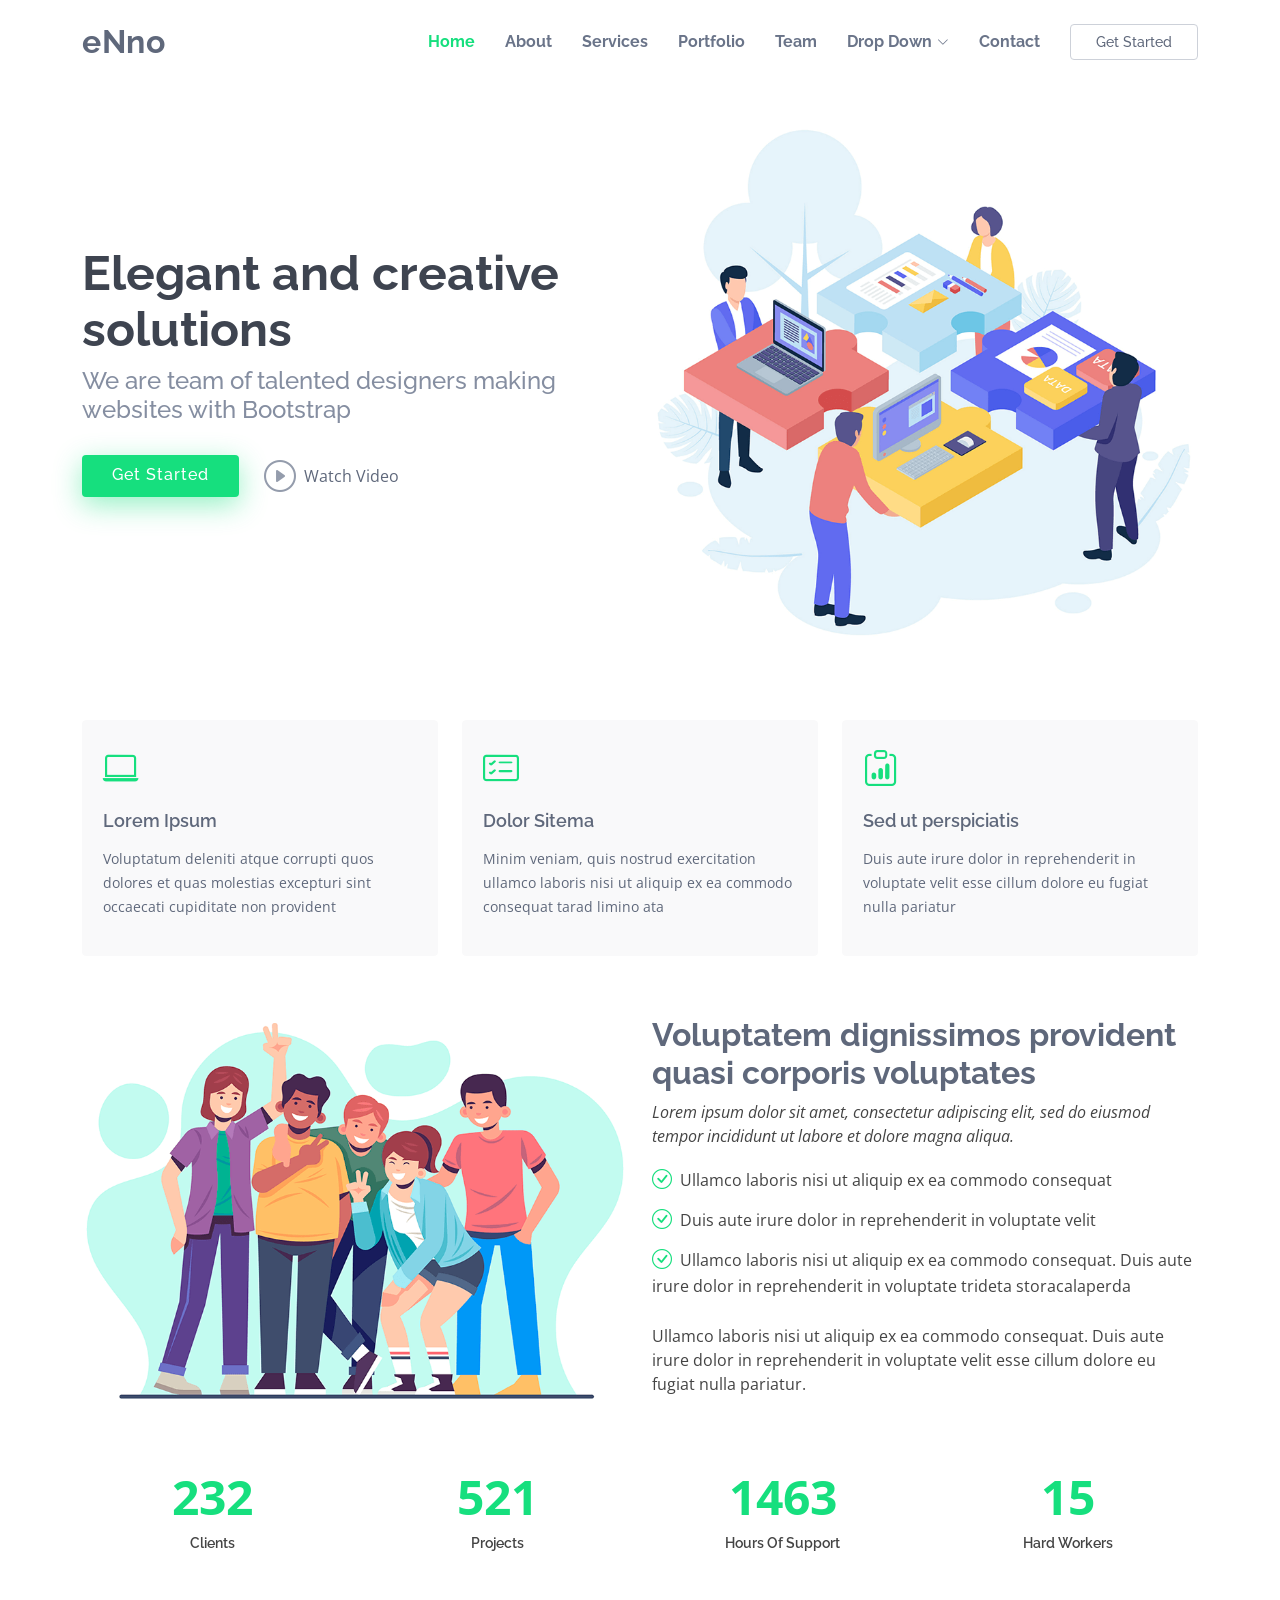
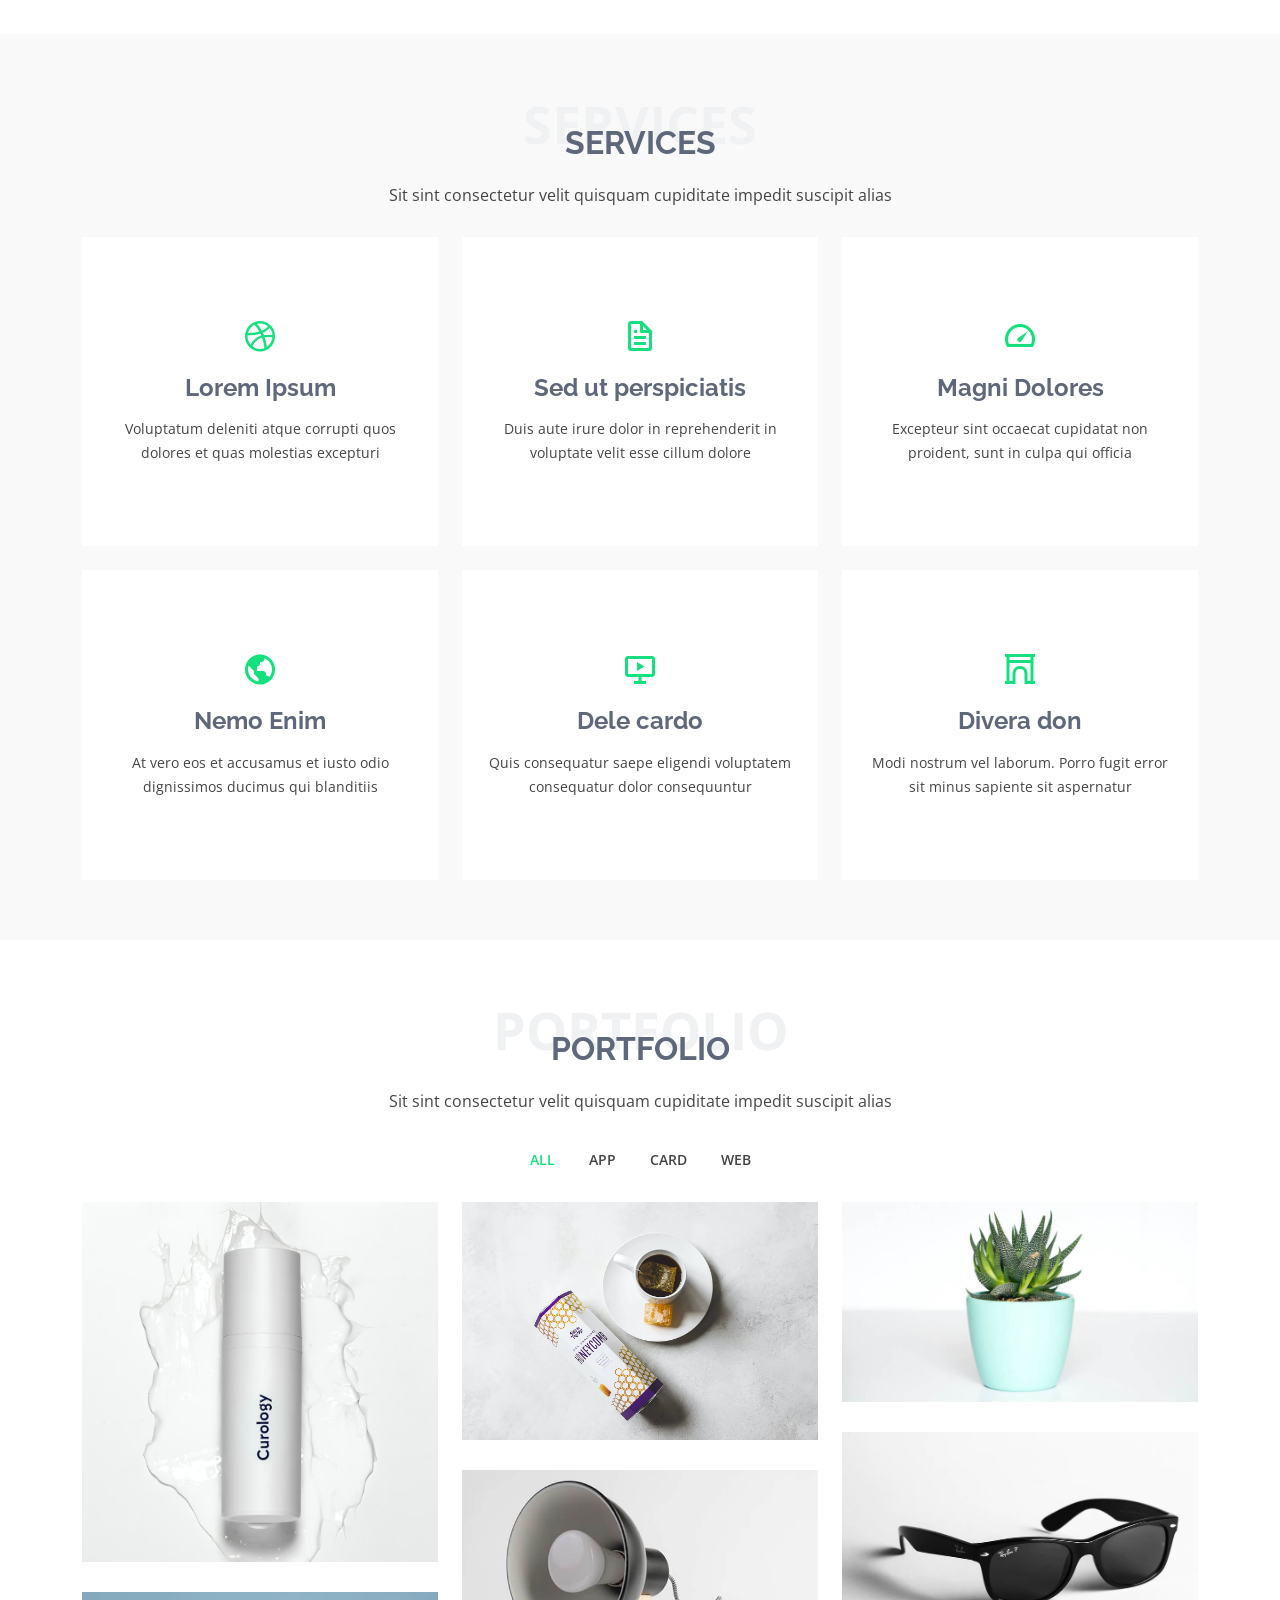
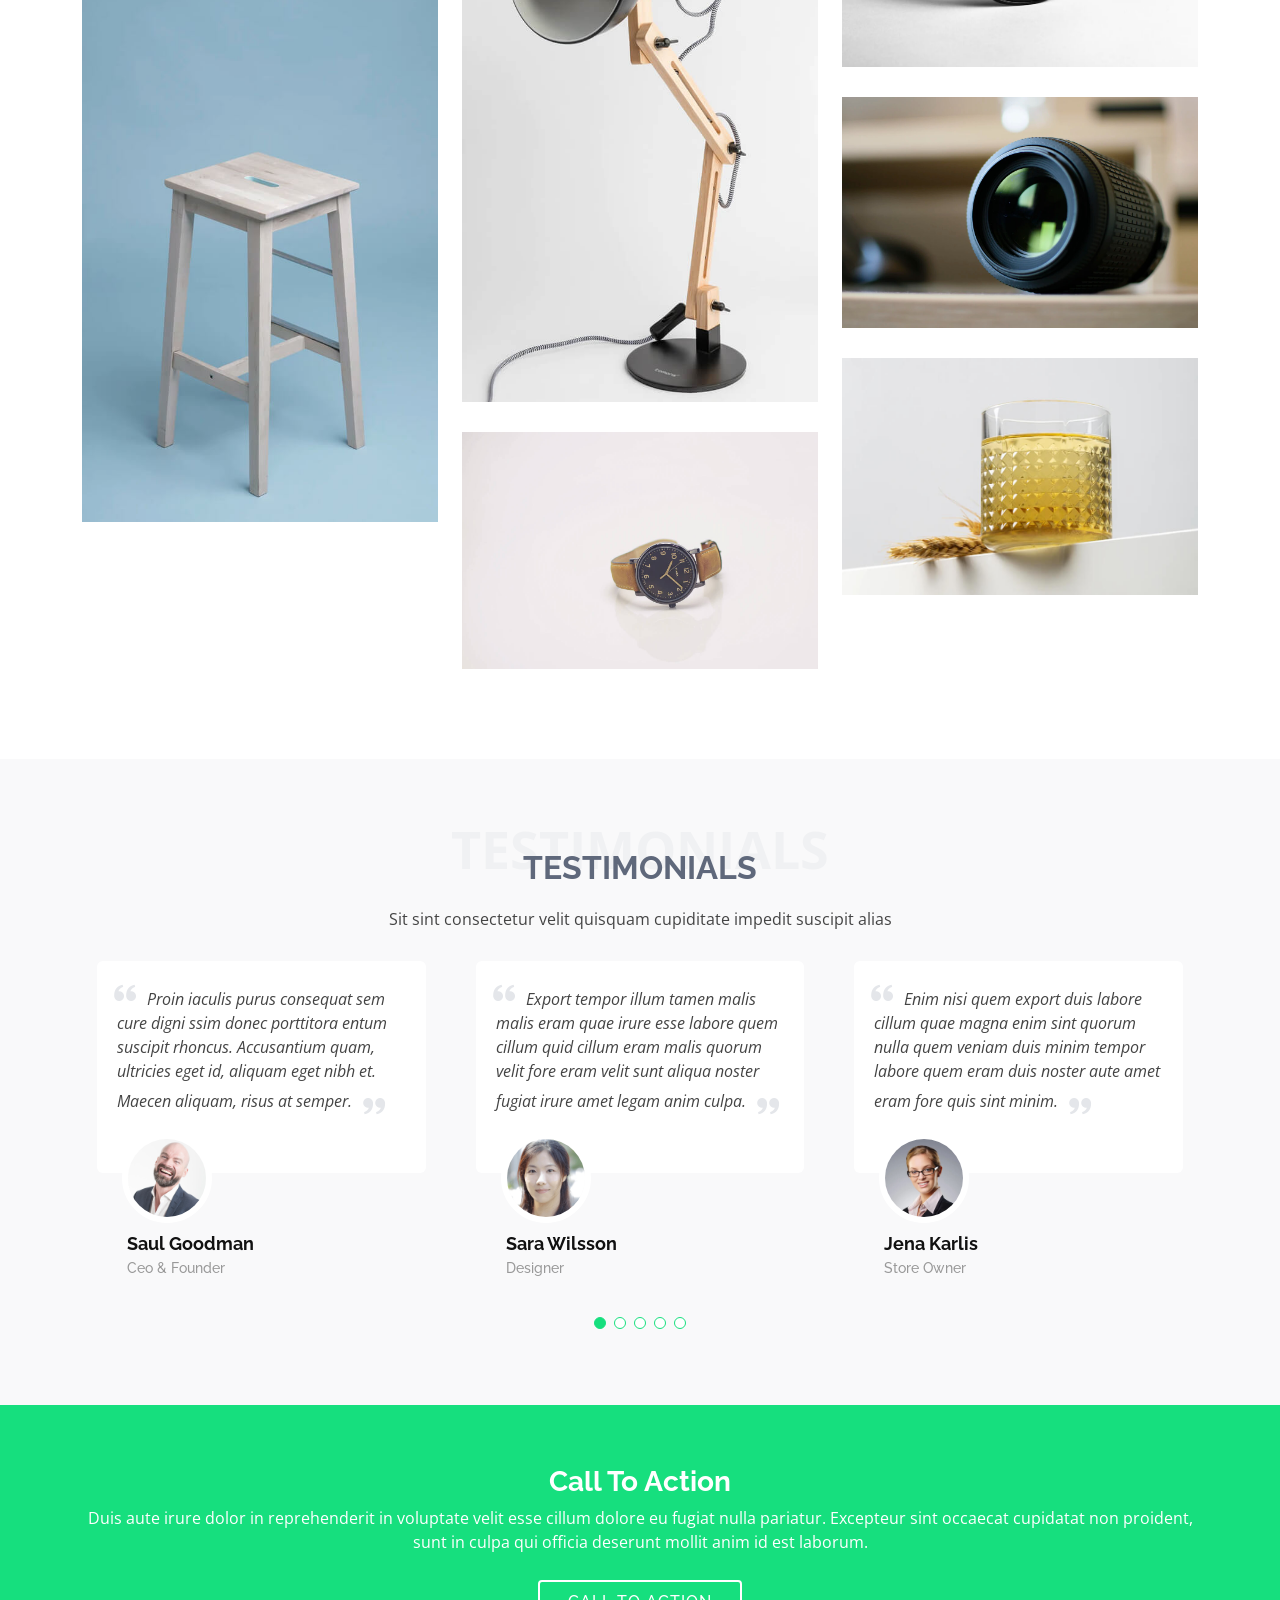
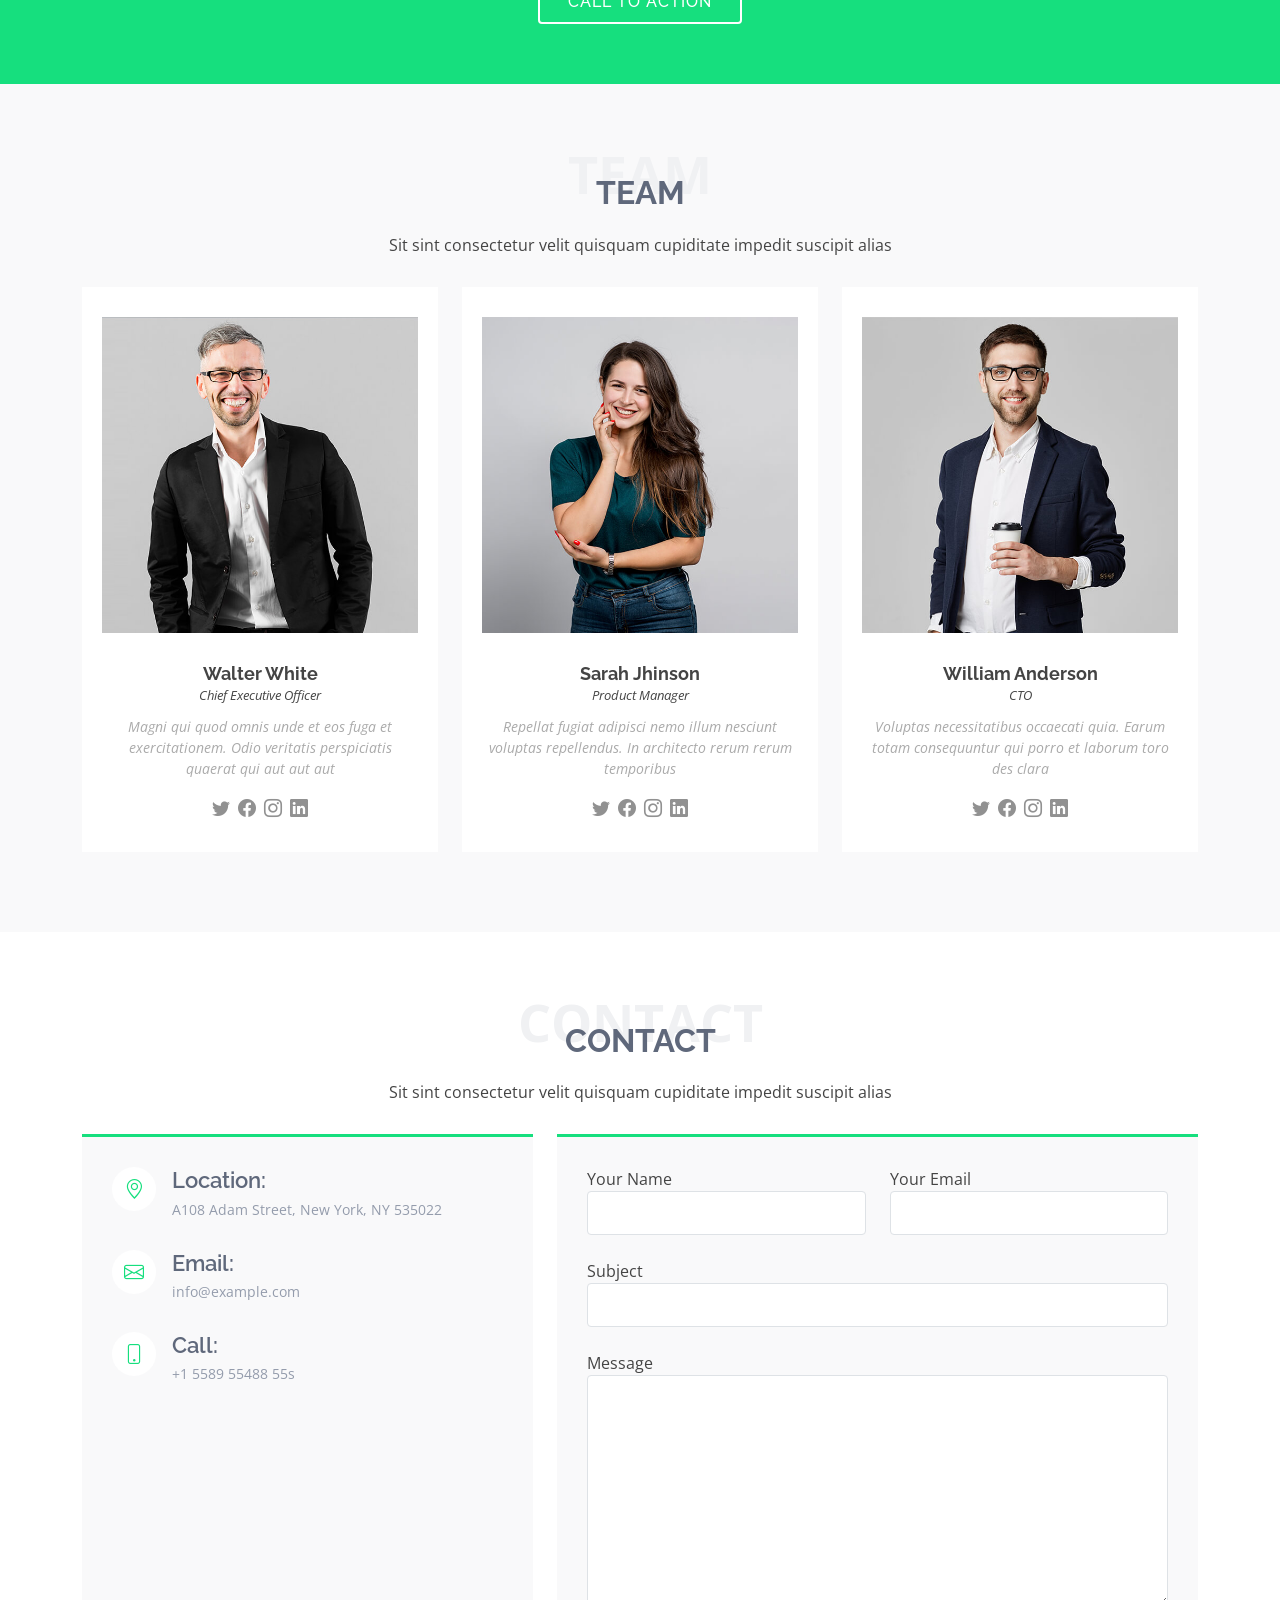
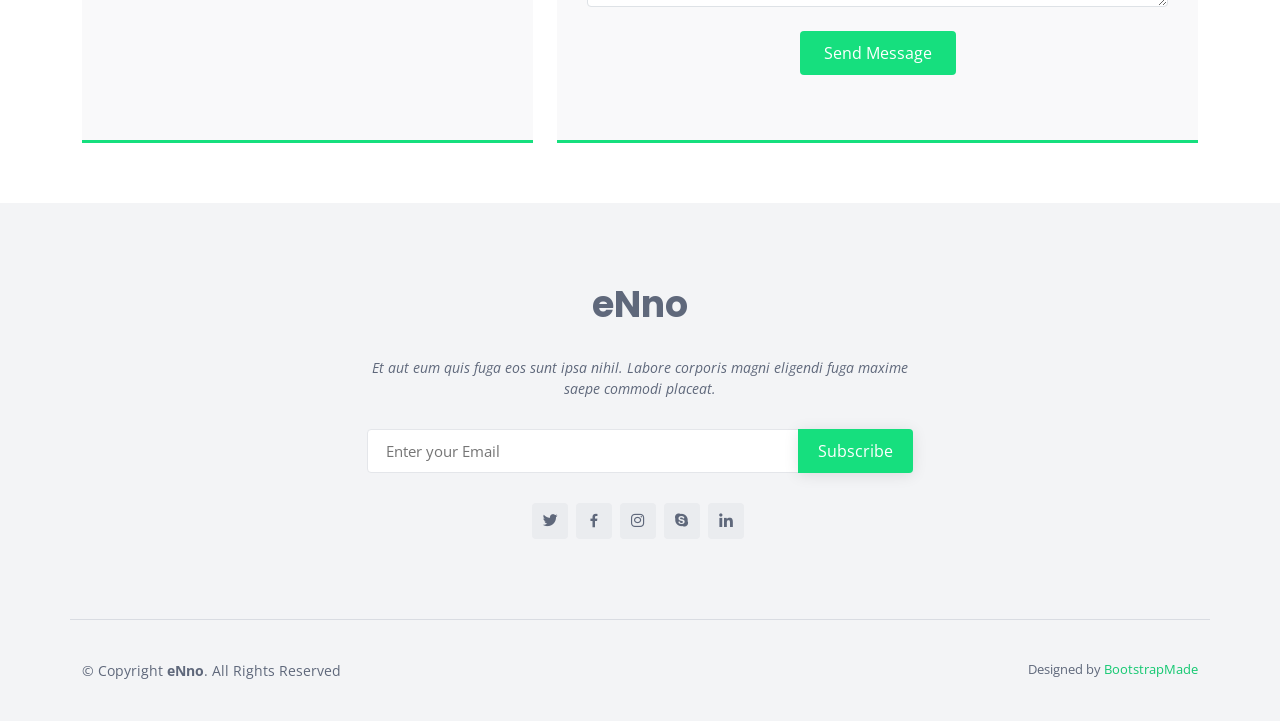
==== index.html @ c4231bfc "update" ====
<!DOCTYPE html>
<html lang="en">

<head>
  <meta charset="utf-8">
  <meta content="width=device-width, initial-scale=1.0" name="viewport">

  <title>eNno Bootstrap Template - Index</title>
  <meta content="" name="description">
  <meta content="" name="keywords">

  <!-- Favicons -->
  <link href="assets/img/favicon.png" rel="icon">
  <link href="assets/img/apple-touch-icon.png" rel="apple-touch-icon">

  <!-- Google Fonts -->
  <link href="https://fonts.googleapis.com/css?family=Open+Sans:300,300i,400,400i,600,600i,700,700i|Raleway:300,300i,400,400i,500,500i,600,600i,700,700i|Poppins:300,300i,400,400i,500,500i,600,600i,700,700i" rel="stylesheet">

  <!-- Vendor CSS Files -->
  <link href="assets/vendor/bootstrap/css/bootstrap.min.css" rel="stylesheet">
  <link href="assets/vendor/bootstrap-icons/bootstrap-icons.css" rel="stylesheet">
  <link href="assets/vendor/boxicons/css/boxicons.min.css" rel="stylesheet">
  <link href="assets/vendor/glightbox/css/glightbox.min.css" rel="stylesheet">
  <link href="assets/vendor/swiper/swiper-bundle.min.css" rel="stylesheet">

  <!-- Template Main CSS File -->
  <link href="assets/css/style.css" rel="stylesheet">

  <!-- =======================================================
  * Template Name: eNno
  * Updated: Jan 29 2024 with Bootstrap v5.3.2
  * Template URL: https://bootstrapmade.com/enno-free-simple-bootstrap-template/
  * Author: BootstrapMade.com
  * License: https://bootstrapmade.com/license/
  ======================================================== -->
</head>

<body>

  <!-- ======= Header ======= -->
  <header id="header" class="fixed-top">
    <div class="container d-flex align-items-center justify-content-between">

      <h1 class="logo"><a href="index.html">eNno</a></h1>
      <!-- Uncomment below if you prefer to use an image logo -->
      <!-- <a href="index.html" class="logo"><img src="assets/img/logo.png" alt="" class="img-fluid"></a>-->

      <nav id="navbar" class="navbar">
        <ul>
          <li><a class="nav-link scrollto active" href="#hero">Home</a></li>
          <li><a class="nav-link scrollto" href="#about">About</a></li>
          <li><a class="nav-link scrollto" href="#services">Services</a></li>
          <li><a class="nav-link scrollto " href="#portfolio">Portfolio</a></li>
          <li><a class="nav-link scrollto" href="#team">Team</a></li>
          <li class="dropdown"><a href="#"><span>Drop Down</span> <i class="bi bi-chevron-down"></i></a>
            <ul>
              <li><a href="#">Drop Down 1</a></li>
              <li class="dropdown"><a href="#"><span>Deep Drop Down</span> <i class="bi bi-chevron-right"></i></a>
                <ul>
                  <li><a href="#">Deep Drop Down 1</a></li>
                  <li><a href="#">Deep Drop Down 2</a></li>
                  <li><a href="#">Deep Drop Down 3</a></li>
                  <li><a href="#">Deep Drop Down 4</a></li>
                  <li><a href="#">Deep Drop Down 5</a></li>
                </ul>
              </li>
              <li><a href="#">Drop Down 2</a></li>
              <li><a href="#">Drop Down 3</a></li>
              <li><a href="#">Drop Down 4</a></li>
            </ul>
          </li>
          <li><a class="nav-link scrollto" href="#contact">Contact</a></li>
          <li><a class="getstarted scrollto" href="#about">Get Started</a></li>
        </ul>
        <i class="bi bi-list mobile-nav-toggle"></i>
      </nav><!-- .navbar -->

    </div>
  </header><!-- End Header -->

  <!-- ======= Hero Section ======= -->
  <section id="hero" class="d-flex align-items-center">

    <div class="container">
      <div class="row">
        <div class="col-lg-6 pt-5 pt-lg-0 order-2 order-lg-1 d-flex flex-column justify-content-center">
          <h1>Elegant and creative solutions</h1>
          <h2>We are team of talented designers making websites with Bootstrap</h2>
          <div class="d-flex">
            <a href="#about" class="btn-get-started scrollto">Get Started</a>
            <a href="https://www.youtube.com/watch?v=jDDaplaOz7Q" class="glightbox btn-watch-video"><i class="bi bi-play-circle"></i><span>Watch Video</span></a>
          </div>
        </div>
        <div class="col-lg-6 order-1 order-lg-2 hero-img">
          <img src="assets/img/hero-img.png" class="img-fluid animated" alt="">
        </div>
      </div>
    </div>

  </section><!-- End Hero -->

  <main id="main">

    <!-- ======= Featured Services Section ======= -->
    <section id="featured-services" class="featured-services">
      <div class="container">

        <div class="row">
          <div class="col-lg-4 col-md-6">
            <div class="icon-box">
              <div class="icon"><i class="bi bi-laptop"></i></div>
              <h4 class="title"><a href="">Lorem Ipsum</a></h4>
              <p class="description">Voluptatum deleniti atque corrupti quos dolores et quas molestias excepturi sint occaecati cupiditate non provident</p>
            </div>
          </div>
          <div class="col-lg-4 col-md-6 mt-4 mt-md-0">
            <div class="icon-box">
              <div class="icon"><i class="bi bi-card-checklist"></i></div>
              <h4 class="title"><a href="">Dolor Sitema</a></h4>
              <p class="description">Minim veniam, quis nostrud exercitation ullamco laboris nisi ut aliquip ex ea commodo consequat tarad limino ata</p>
            </div>
          </div>
          <div class="col-lg-4 col-md-6 mt-4 mt-lg-0">
            <div class="icon-box">
              <div class="icon"><i class="bi bi-clipboard-data"></i></div>
              <h4 class="title"><a href="">Sed ut perspiciatis</a></h4>
              <p class="description">Duis aute irure dolor in reprehenderit in voluptate velit esse cillum dolore eu fugiat nulla pariatur</p>
            </div>
          </div>
        </div>

      </div>
    </section><!-- End Featured Services Section -->

    <!-- ======= About Section ======= -->
    <section id="about" class="about">
      <div class="container">

        <div class="row">
          <div class="col-lg-6">
            <img src="assets/img/about.png" class="img-fluid" alt="">
          </div>
          <div class="col-lg-6 pt-4 pt-lg-0 content">
            <h3>Voluptatem dignissimos provident quasi corporis voluptates</h3>
            <p class="fst-italic">
              Lorem ipsum dolor sit amet, consectetur adipiscing elit, sed do eiusmod tempor incididunt ut labore et dolore
              magna aliqua.
            </p>
            <ul>
              <li><i class="bi bi-check-circle"></i> Ullamco laboris nisi ut aliquip ex ea commodo consequat</li>
              <li><i class="bi bi-check-circle"></i> Duis aute irure dolor in reprehenderit in voluptate velit</li>
              <li><i class="bi bi-check-circle"></i> Ullamco laboris nisi ut aliquip ex ea commodo consequat. Duis aute irure dolor in reprehenderit in voluptate trideta storacalaperda</li>
            </ul>
            <p>
              Ullamco laboris nisi ut aliquip ex ea commodo consequat. Duis aute irure dolor in reprehenderit in voluptate
              velit esse cillum dolore eu fugiat nulla pariatur.
            </p>
          </div>
        </div>

      </div>
    </section><!-- End About Section -->

    <!-- ======= Counts Section ======= -->
    <section id="counts" class="counts">
      <div class="container">

        <div class="row counters">

          <div class="col-lg-3 col-6 text-center">
            <span data-purecounter-start="0" data-purecounter-end="232" data-purecounter-duration="1" class="purecounter"></span>
            <p>Clients</p>
          </div>

          <div class="col-lg-3 col-6 text-center">
            <span data-purecounter-start="0" data-purecounter-end="521" data-purecounter-duration="1" class="purecounter"></span>
            <p>Projects</p>
          </div>

          <div class="col-lg-3 col-6 text-center">
            <span data-purecounter-start="0" data-purecounter-end="1463" data-purecounter-duration="1" class="purecounter"></span>
            <p>Hours Of Support</p>
          </div>

          <div class="col-lg-3 col-6 text-center">
            <span data-purecounter-start="0" data-purecounter-end="15" data-purecounter-duration="1" class="purecounter"></span>
            <p>Hard Workers</p>
          </div>

        </div>

      </div>
    </section><!-- End Counts Section -->

    <!-- ======= Services Section ======= -->
    <section id="services" class="services section-bg">
      <div class="container">

        <div class="section-title">
          <span>Services</span>
          <h2>Services</h2>
          <p>Sit sint consectetur velit quisquam cupiditate impedit suscipit alias</p>
        </div>

        <div class="row">
          <div class="col-lg-4 col-md-6 d-flex align-items-stretch">
            <div class="icon-box">
              <div class="icon"><i class="bx bxl-dribbble"></i></div>
              <h4><a href="">Lorem Ipsum</a></h4>
              <p>Voluptatum deleniti atque corrupti quos dolores et quas molestias excepturi</p>
            </div>
          </div>

          <div class="col-lg-4 col-md-6 d-flex align-items-stretch mt-4 mt-md-0">
            <div class="icon-box">
              <div class="icon"><i class="bx bx-file"></i></div>
              <h4><a href="">Sed ut perspiciatis</a></h4>
              <p>Duis aute irure dolor in reprehenderit in voluptate velit esse cillum dolore</p>
            </div>
          </div>

          <div class="col-lg-4 col-md-6 d-flex align-items-stretch mt-4 mt-lg-0">
            <div class="icon-box">
              <div class="icon"><i class="bx bx-tachometer"></i></div>
              <h4><a href="">Magni Dolores</a></h4>
              <p>Excepteur sint occaecat cupidatat non proident, sunt in culpa qui officia</p>
            </div>
          </div>

          <div class="col-lg-4 col-md-6 d-flex align-items-stretch mt-4">
            <div class="icon-box">
              <div class="icon"><i class="bx bx-world"></i></div>
              <h4><a href="">Nemo Enim</a></h4>
              <p>At vero eos et accusamus et iusto odio dignissimos ducimus qui blanditiis</p>
            </div>
          </div>

          <div class="col-lg-4 col-md-6 d-flex align-items-stretch mt-4">
            <div class="icon-box">
              <div class="icon"><i class="bx bx-slideshow"></i></div>
              <h4><a href="">Dele cardo</a></h4>
              <p>Quis consequatur saepe eligendi voluptatem consequatur dolor consequuntur</p>
            </div>
          </div>

          <div class="col-lg-4 col-md-6 d-flex align-items-stretch mt-4">
            <div class="icon-box">
              <div class="icon"><i class="bx bx-arch"></i></div>
              <h4><a href="">Divera don</a></h4>
              <p>Modi nostrum vel laborum. Porro fugit error sit minus sapiente sit aspernatur</p>
            </div>
          </div>

        </div>

      </div>
    </section><!-- End Services Section -->

    <!-- ======= Portfolio Section ======= -->
    <section id="portfolio" class="portfolio">
      <div class="container">

        <div class="section-title">
          <span>Portfolio</span>
          <h2>Portfolio</h2>
          <p>Sit sint consectetur velit quisquam cupiditate impedit suscipit alias</p>
        </div>

        <div class="row">
          <div class="col-lg-12 d-flex justify-content-center">
            <ul id="portfolio-flters">
              <li data-filter="*" class="filter-active">All</li>
              <li data-filter=".filter-app">App</li>
              <li data-filter=".filter-card">Card</li>
              <li data-filter=".filter-web">Web</li>
            </ul>
          </div>
        </div>

        <div class="row portfolio-container">

          <div class="col-lg-4 col-md-6 portfolio-item filter-app">
            <img src="assets/img/portfolio/portfolio-1.jpg" class="img-fluid" alt="">
            <div class="portfolio-info">
              <h4>App 1</h4>
              <p>App</p>
              <a href="assets/img/portfolio/portfolio-1.jpg" data-gallery="portfolioGallery" class="portfolio-lightbox preview-link" title="App 1"><i class="bx bx-plus"></i></a>
              <a href="portfolio-details.html" class="details-link" title="More Details"><i class="bx bx-link"></i></a>
            </div>
          </div>

          <div class="col-lg-4 col-md-6 portfolio-item filter-web">
            <img src="assets/img/portfolio/portfolio-2.jpg" class="img-fluid" alt="">
            <div class="portfolio-info">
              <h4>Web 3</h4>
              <p>Web</p>
              <a href="assets/img/portfolio/portfolio-2.jpg" data-gallery="portfolioGallery" class="portfolio-lightbox preview-link" title="Web 3"><i class="bx bx-plus"></i></a>
              <a href="portfolio-details.html" class="details-link" title="More Details"><i class="bx bx-link"></i></a>
            </div>
          </div>

          <div class="col-lg-4 col-md-6 portfolio-item filter-app">
            <img src="assets/img/portfolio/portfolio-3.jpg" class="img-fluid" alt="">
            <div class="portfolio-info">
              <h4>App 2</h4>
              <p>App</p>
              <a href="assets/img/portfolio/portfolio-3.jpg" data-gallery="portfolioGallery" class="portfolio-lightbox preview-link" title="App 2"><i class="bx bx-plus"></i></a>
              <a href="portfolio-details.html" class="details-link" title="More Details"><i class="bx bx-link"></i></a>
            </div>
          </div>

          <div class="col-lg-4 col-md-6 portfolio-item filter-card">
            <img src="assets/img/portfolio/portfolio-4.jpg" class="img-fluid" alt="">
            <div class="portfolio-info">
              <h4>Card 2</h4>
              <p>Card</p>
              <a href="assets/img/portfolio/portfolio-4.jpg" data-gallery="portfolioGallery" class="portfolio-lightbox preview-link" title="Card 2"><i class="bx bx-plus"></i></a>
              <a href="portfolio-details.html" class="details-link" title="More Details"><i class="bx bx-link"></i></a>
            </div>
          </div>

          <div class="col-lg-4 col-md-6 portfolio-item filter-web">
            <img src="assets/img/portfolio/portfolio-5.jpg" class="img-fluid" alt="">
            <div class="portfolio-info">
              <h4>Web 2</h4>
              <p>Web</p>
              <a href="assets/img/portfolio/portfolio-5.jpg" data-gallery="portfolioGallery" class="portfolio-lightbox preview-link" title="Web 2"><i class="bx bx-plus"></i></a>
              <a href="portfolio-details.html" class="details-link" title="More Details"><i class="bx bx-link"></i></a>
            </div>
          </div>

          <div class="col-lg-4 col-md-6 portfolio-item filter-app">
            <img src="assets/img/portfolio/portfolio-6.jpg" class="img-fluid" alt="">
            <div class="portfolio-info">
              <h4>App 3</h4>
              <p>App</p>
              <a href="assets/img/portfolio/portfolio-6.jpg" data-gallery="portfolioGallery" class="portfolio-lightbox preview-link" title="App 3"><i class="bx bx-plus"></i></a>
              <a href="portfolio-details.html" class="details-link" title="More Details"><i class="bx bx-link"></i></a>
            </div>
          </div>

          <div class="col-lg-4 col-md-6 portfolio-item filter-card">
            <img src="assets/img/portfolio/portfolio-7.jpg" class="img-fluid" alt="">
            <div class="portfolio-info">
              <h4>Card 1</h4>
              <p>Card</p>
              <a href="assets/img/portfolio/portfolio-7.jpg" data-gallery="portfolioGallery" class="portfolio-lightbox preview-link" title="Card 1"><i class="bx bx-plus"></i></a>
              <a href="portfolio-details.html" class="details-link" title="More Details"><i class="bx bx-link"></i></a>
            </div>
          </div>

          <div class="col-lg-4 col-md-6 portfolio-item filter-card">
            <img src="assets/img/portfolio/portfolio-8.jpg" class="img-fluid" alt="">
            <div class="portfolio-info">
              <h4>Card 3</h4>
              <p>Card</p>
              <a href="assets/img/portfolio/portfolio-8.jpg" data-gallery="portfolioGallery" class="portfolio-lightbox preview-link" title="Card 3"><i class="bx bx-plus"></i></a>
              <a href="portfolio-details.html" class="details-link" title="More Details"><i class="bx bx-link"></i></a>
            </div>
          </div>

          <div class="col-lg-4 col-md-6 portfolio-item filter-web">
            <img src="assets/img/portfolio/portfolio-9.jpg" class="img-fluid" alt="">
            <div class="portfolio-info">
              <h4>Web 3</h4>
              <p>Web</p>
              <a href="assets/img/portfolio/portfolio-9.jpg" data-gallery="portfolioGallery" class="portfolio-lightbox preview-link" title="Web 3"><i class="bx bx-plus"></i></a>
              <a href="portfolio-details.html" class="details-link" title="More Details"><i class="bx bx-link"></i></a>
            </div>
          </div>

        </div>

      </div>
    </section><!-- End Portfolio Section -->

    <!-- ======= Testimonials Section ======= -->
    <section id="testimonials" class="testimonials section-bg">
      <div class="container">

        <div class="section-title">
          <span>Testimonials</span>
          <h2>Testimonials</h2>
          <p>Sit sint consectetur velit quisquam cupiditate impedit suscipit alias</p>
        </div>

        <div class="testimonials-slider swiper" data-aos="fade-up" data-aos-delay="100">
          <div class="swiper-wrapper">

            <div class="swiper-slide">
              <div class="testimonial-item">
                <p>
                  <i class="bx bxs-quote-alt-left quote-icon-left"></i>
                  Proin iaculis purus consequat sem cure digni ssim donec porttitora entum suscipit rhoncus. Accusantium quam, ultricies eget id, aliquam eget nibh et. Maecen aliquam, risus at semper.
                  <i class="bx bxs-quote-alt-right quote-icon-right"></i>
                </p>
                <img src="assets/img/testimonials/testimonials-1.jpg" class="testimonial-img" alt="">
                <h3>Saul Goodman</h3>
                <h4>Ceo &amp; Founder</h4>
              </div>
            </div><!-- End testimonial item -->

            <div class="swiper-slide">
              <div class="testimonial-item">
                <p>
                  <i class="bx bxs-quote-alt-left quote-icon-left"></i>
                  Export tempor illum tamen malis malis eram quae irure esse labore quem cillum quid cillum eram malis quorum velit fore eram velit sunt aliqua noster fugiat irure amet legam anim culpa.
                  <i class="bx bxs-quote-alt-right quote-icon-right"></i>
                </p>
                <img src="assets/img/testimonials/testimonials-2.jpg" class="testimonial-img" alt="">
                <h3>Sara Wilsson</h3>
                <h4>Designer</h4>
              </div>
            </div><!-- End testimonial item -->

            <div class="swiper-slide">
              <div class="testimonial-item">
                <p>
                  <i class="bx bxs-quote-alt-left quote-icon-left"></i>
                  Enim nisi quem export duis labore cillum quae magna enim sint quorum nulla quem veniam duis minim tempor labore quem eram duis noster aute amet eram fore quis sint minim.
                  <i class="bx bxs-quote-alt-right quote-icon-right"></i>
                </p>
                <img src="assets/img/testimonials/testimonials-3.jpg" class="testimonial-img" alt="">
                <h3>Jena Karlis</h3>
                <h4>Store Owner</h4>
              </div>
            </div><!-- End testimonial item -->

            <div class="swiper-slide">
              <div class="testimonial-item">
                <p>
                  <i class="bx bxs-quote-alt-left quote-icon-left"></i>
                  Fugiat enim eram quae cillum dolore dolor amet nulla culpa multos export minim fugiat minim velit minim dolor enim duis veniam ipsum anim magna sunt elit fore quem dolore labore illum veniam.
                  <i class="bx bxs-quote-alt-right quote-icon-right"></i>
                </p>
                <img src="assets/img/testimonials/testimonials-4.jpg" class="testimonial-img" alt="">
                <h3>Matt Brandon</h3>
                <h4>Freelancer</h4>
              </div>
            </div><!-- End testimonial item -->

            <div class="swiper-slide">
              <div class="testimonial-item">
                <p>
                  <i class="bx bxs-quote-alt-left quote-icon-left"></i>
                  Quis quorum aliqua sint quem legam fore sunt eram irure aliqua veniam tempor noster veniam enim culpa labore duis sunt culpa nulla illum cillum fugiat legam esse veniam culpa fore nisi cillum quid.
                  <i class="bx bxs-quote-alt-right quote-icon-right"></i>
                </p>
                <img src="assets/img/testimonials/testimonials-5.jpg" class="testimonial-img" alt="">
                <h3>John Larson</h3>
                <h4>Entrepreneur</h4>
              </div>
            </div><!-- End testimonial item -->

          </div>
          <div class="swiper-pagination"></div>
        </div>

      </div>
    </section><!-- End Testimonials Section -->

    <!-- ======= Cta Section ======= -->
    <section id="cta" class="cta">
      <div class="container">

        <div class="text-center">
          <h3>Call To Action</h3>
          <p> Duis aute irure dolor in reprehenderit in voluptate velit esse cillum dolore eu fugiat nulla pariatur. Excepteur sint occaecat cupidatat non proident, sunt in culpa qui officia deserunt mollit anim id est laborum.</p>
          <a class="cta-btn" href="#">Call To Action</a>
        </div>

      </div>
    </section><!-- End Cta Section -->

    <!-- ======= Team Section ======= -->
    <section id="team" class="team section-bg">
      <div class="container">

        <div class="section-title">
          <span>Team</span>
          <h2>Team</h2>
          <p>Sit sint consectetur velit quisquam cupiditate impedit suscipit alias</p>
        </div>

        <div class="row">
          <div class="col-lg-4 col-md-6 d-flex align-items-stretch">
            <div class="member">
              <img src="assets/img/team/team-1.jpg" alt="">
              <h4>Walter White</h4>
              <span>Chief Executive Officer</span>
              <p>
                Magni qui quod omnis unde et eos fuga et exercitationem. Odio veritatis perspiciatis quaerat qui aut aut aut
              </p>
              <div class="social">
                <a href=""><i class="bi bi-twitter"></i></a>
                <a href=""><i class="bi bi-facebook"></i></a>
                <a href=""><i class="bi bi-instagram"></i></a>
                <a href=""><i class="bi bi-linkedin"></i></a>
              </div>
            </div>
          </div>

          <div class="col-lg-4 col-md-6 d-flex align-items-stretch">
            <div class="member">
              <img src="assets/img/team/team-2.jpg" alt="">
              <h4>Sarah Jhinson</h4>
              <span>Product Manager</span>
              <p>
                Repellat fugiat adipisci nemo illum nesciunt voluptas repellendus. In architecto rerum rerum temporibus
              </p>
              <div class="social">
                <a href=""><i class="bi bi-twitter"></i></a>
                <a href=""><i class="bi bi-facebook"></i></a>
                <a href=""><i class="bi bi-instagram"></i></a>
                <a href=""><i class="bi bi-linkedin"></i></a>
              </div>
            </div>
          </div>

          <div class="col-lg-4 col-md-6 d-flex align-items-stretch">
            <div class="member">
              <img src="assets/img/team/team-3.jpg" alt="">
              <h4>William Anderson</h4>
              <span>CTO</span>
              <p>
                Voluptas necessitatibus occaecati quia. Earum totam consequuntur qui porro et laborum toro des clara
              </p>
              <div class="social">
                <a href=""><i class="bi bi-twitter"></i></a>
                <a href=""><i class="bi bi-facebook"></i></a>
                <a href=""><i class="bi bi-instagram"></i></a>
                <a href=""><i class="bi bi-linkedin"></i></a>
              </div>
            </div>
          </div>

        </div>

      </div>
    </section><!-- End Team Section -->

    <!-- ======= Contact Section ======= -->
    <section id="contact" class="contact">
      <div class="container">

        <div class="section-title">
          <span>Contact</span>
          <h2>Contact</h2>
          <p>Sit sint consectetur velit quisquam cupiditate impedit suscipit alias</p>
        </div>

        <div class="row">

          <div class="col-lg-5 d-flex align-items-stretch">
            <div class="info">
              <div class="address">
                <i class="bi bi-geo-alt"></i>
                <h4>Location:</h4>
                <p>A108 Adam Street, New York, NY 535022</p>
              </div>

              <div class="email">
                <i class="bi bi-envelope"></i>
                <h4>Email:</h4>
                <p>info@example.com</p>
              </div>

              <div class="phone">
                <i class="bi bi-phone"></i>
                <h4>Call:</h4>
                <p>+1 5589 55488 55s</p>
              </div>

              <iframe src="https://www.google.com/maps/embed?pb=!1m14!1m8!1m3!1d12097.433213460943!2d-74.0062269!3d40.7101282!3m2!1i1024!2i768!4f13.1!3m3!1m2!1s0x0%3A0xb89d1fe6bc499443!2sDowntown+Conference+Center!5e0!3m2!1smk!2sbg!4v1539943755621" frameborder="0" style="border:0; width: 100%; height: 290px;" allowfullscreen></iframe>
            </div>

          </div>

          <div class="col-lg-7 mt-5 mt-lg-0 d-flex align-items-stretch">
            <form action="forms/contact.php" method="post" role="form" class="php-email-form">
              <div class="row">
                <div class="form-group col-md-6">
                  <label for="name">Your Name</label>
                  <input type="text" name="name" class="form-control" id="name" required>
                </div>
                <div class="form-group col-md-6 mt-3 mt-md-0">
                  <label for="name">Your Email</label>
                  <input type="email" class="form-control" name="email" id="email" required>
                </div>
              </div>
              <div class="form-group mt-3">
                <label for="name">Subject</label>
                <input type="text" class="form-control" name="subject" id="subject" required>
              </div>
              <div class="form-group mt-3">
                <label for="name">Message</label>
                <textarea class="form-control" name="message" rows="10" required></textarea>
              </div>
              <div class="my-3">
                <div class="loading">Loading</div>
                <div class="error-message"></div>
                <div class="sent-message">Your message has been sent. Thank you!</div>
              </div>
              <div class="text-center"><button type="submit">Send Message</button></div>
            </form>
          </div>

        </div>

      </div>
    </section><!-- End Contact Section -->

  </main><!-- End #main -->

  <!-- ======= Footer ======= -->
  <footer id="footer">

    <div class="footer-top">

      <div class="container">

        <div class="row  justify-content-center">
          <div class="col-lg-6">
            <h3>eNno</h3>
            <p>Et aut eum quis fuga eos sunt ipsa nihil. Labore corporis magni eligendi fuga maxime saepe commodi placeat.</p>
          </div>
        </div>

        <div class="row footer-newsletter justify-content-center">
          <div class="col-lg-6">
            <form action="" method="post">
              <input type="email" name="email" placeholder="Enter your Email"><input type="submit" value="Subscribe">
            </form>
          </div>
        </div>

        <div class="social-links">
          <a href="#" class="twitter"><i class="bx bxl-twitter"></i></a>
          <a href="#" class="facebook"><i class="bx bxl-facebook"></i></a>
          <a href="#" class="instagram"><i class="bx bxl-instagram"></i></a>
          <a href="#" class="google-plus"><i class="bx bxl-skype"></i></a>
          <a href="#" class="linkedin"><i class="bx bxl-linkedin"></i></a>
        </div>

      </div>
    </div>

    <div class="container footer-bottom clearfix">
      <div class="copyright">
        &copy; Copyright <strong><span>eNno</span></strong>. All Rights Reserved
      </div>
      <div class="credits">
        <!-- All the links in the footer should remain intact. -->
        <!-- You can delete the links only if you purchased the pro version. -->
        <!-- Licensing information: https://bootstrapmade.com/license/ -->
        <!-- Purchase the pro version with working PHP/AJAX contact form: https://bootstrapmade.com/enno-free-simple-bootstrap-template/ -->
        Designed by <a href="https://bootstrapmade.com/">BootstrapMade</a>
      </div>
    </div>
  </footer><!-- End Footer -->

  <a href="#" class="back-to-top d-flex align-items-center justify-content-center"><i class="bi bi-arrow-up-short"></i></a>

  <!-- Vendor JS Files -->
  <script src="assets/vendor/purecounter/purecounter_vanilla.js"></script>
  <script src="assets/vendor/bootstrap/js/bootstrap.bundle.min.js"></script>
  <script src="assets/vendor/glightbox/js/glightbox.min.js"></script>
  <script src="assets/vendor/isotope-layout/isotope.pkgd.min.js"></script>
  <script src="assets/vendor/swiper/swiper-bundle.min.js"></script>
  <script src="assets/vendor/php-email-form/validate.js"></script>

  <!-- Template Main JS File -->
  <script src="assets/js/main.js"></script>

</body>

</html>
---- assets/css/style.css ----
/**
* Template Name: eNno
* Updated: Jan 29 2024 with Bootstrap v5.3.2
* Template URL: https://bootstrapmade.com/enno-free-simple-bootstrap-template/
* Author: BootstrapMade.com
* License: https://bootstrapmade.com/license/
*/

/*--------------------------------------------------------------
# General
--------------------------------------------------------------*/
body {
  font-family: "Open Sans", sans-serif;
  color: #444444;
}

a {
  color: #14c871;
  text-decoration: none;
}

a:hover {
  color: #206bfb;
  text-decoration: none;
}

h1,
h2,
h3,
h4,
h5,
h6 {
  font-family: "Raleway", sans-serif;
}

/*--------------------------------------------------------------
# Back to top button
--------------------------------------------------------------*/
.back-to-top {
  position: fixed;
  visibility: hidden;
  opacity: 0;
  right: 15px;
  bottom: 15px;
  z-index: 996;
  background: #16df7e;
  width: 40px;
  height: 40px;
  border-radius: 4px;
  transition: all 0.4s;
}

.back-to-top i {
  font-size: 24px;
  color: #fff;
  line-height: 0;
}

.back-to-top:hover {
  background: #33eb92;
  color: #fff;
}

.back-to-top.active {
  visibility: visible;
  opacity: 1;
}

/*--------------------------------------------------------------
# Header
--------------------------------------------------------------*/
#header {
  background: #fff;
  transition: all 0.5s;
  z-index: 997;
  padding: 20px 0;
}

#header.header-scrolled {
  box-shadow: 0px 2px 15px rgba(0, 0, 0, 0.1);
  padding: 12px 0;
}

#header .logo {
  font-size: 32px;
  margin: 0;
  padding: 0;
  line-height: 1;
  font-weight: 700;
  letter-spacing: 0.5px;
}

#header .logo a {
  color: #5f687b;
}

#header .logo img {
  max-height: 40px;
}

@media (max-width: 991px) {
  #header {
    padding: 12px 0;
  }
}

/*--------------------------------------------------------------
# Navigation Menu
--------------------------------------------------------------*/
/**
* Desktop Navigation 
*/
.navbar {
  padding: 0;
}

.navbar ul {
  margin: 0;
  padding: 0;
  display: flex;
  list-style: none;
  align-items: center;
}

.navbar li {
  position: relative;
}

.navbar a,
.navbar a:focus {
  display: flex;
  align-items: center;
  justify-content: space-between;
  padding: 10px 0 10px 30px;
  font-family: "Raleway", sans-serif;
  font-size: 16px;
  font-weight: 700;
  color: #6a7489;
  white-space: nowrap;
  transition: 0.3s;
}

.navbar a i,
.navbar a:focus i {
  font-size: 12px;
  line-height: 0;
  margin-left: 5px;
}

.navbar a:hover,
.navbar .active,
.navbar .active:focus,
.navbar li:hover>a {
  color: #16df7e;
}

.navbar .getstarted,
.navbar .getstarted:focus {
  padding: 10px 25px;
  margin-left: 30px;
  border-radius: 4px;
  line-height: 1;
  color: #5f687b;
  font-size: 14px;
  font-weight: 500;
  border: 1px solid #cdd1d9;
}

.navbar .getstarted:hover,
.navbar .getstarted:focus:hover {
  background: #206bfb;
  color: #fff;
  border-color: #206bfb;
}

.navbar .dropdown ul {
  display: block;
  position: absolute;
  left: 14px;
  top: calc(100% + 30px);
  margin: 0;
  padding: 10px 0;
  z-index: 99;
  opacity: 0;
  visibility: hidden;
  background: #fff;
  box-shadow: 0px 0px 30px rgba(127, 137, 161, 0.25);
  transition: 0.3s;
  border-radius: 4px;
}

.navbar .dropdown ul li {
  min-width: 200px;
}

.navbar .dropdown ul a {
  padding: 10px 20px;
  font-size: 15px;
  text-transform: none;
  font-weight: 600;
}

.navbar .dropdown ul a i {
  font-size: 12px;
}

.navbar .dropdown ul a:hover,
.navbar .dropdown ul .active:hover,
.navbar .dropdown ul li:hover>a {
  color: #16df7e;
}

.navbar .dropdown:hover>ul {
  opacity: 1;
  top: 100%;
  visibility: visible;
}

.navbar .dropdown .dropdown ul {
  top: 0;
  left: calc(100% - 30px);
  visibility: hidden;
}

.navbar .dropdown .dropdown:hover>ul {
  opacity: 1;
  top: 0;
  left: 100%;
  visibility: visible;
}

@media (max-width: 1366px) {
  .navbar .dropdown .dropdown ul {
    left: -90%;
  }

  .navbar .dropdown .dropdown:hover>ul {
    left: -100%;
  }
}

/**
* Mobile Navigation 
*/
.mobile-nav-toggle {
  color: #5f687b;
  font-size: 28px;
  cursor: pointer;
  display: none;
  line-height: 0;
  transition: 0.5s;
}

.mobile-nav-toggle.bi-x {
  color: #fff;
}

@media (max-width: 991px) {
  .mobile-nav-toggle {
    display: block;
  }

  .navbar ul {
    display: none;
  }
}

.navbar-mobile {
  position: fixed;
  overflow: hidden;
  top: 0;
  right: 0;
  left: 0;
  bottom: 0;
  background: rgba(73, 80, 94, 0.9);
  transition: 0.3s;
  z-index: 999;
}

.navbar-mobile .mobile-nav-toggle {
  position: absolute;
  top: 15px;
  right: 15px;
}

.navbar-mobile ul {
  display: block;
  position: absolute;
  top: 55px;
  right: 15px;
  bottom: 15px;
  left: 15px;
  padding: 10px 0;
  border-radius: 10px;
  background-color: #fff;
  overflow-y: auto;
  transition: 0.3s;
}

.navbar-mobile a,
.navbar-mobile a:focus {
  padding: 10px 20px;
  font-size: 15px;
  color: #5f687b;
}

.navbar-mobile a:hover,
.navbar-mobile .active,
.navbar-mobile li:hover>a {
  color: #16df7e;
}

.navbar-mobile .getstarted,
.navbar-mobile .getstarted:focus {
  margin: 15px;
  padding: 10px 15px;
}

.navbar-mobile .dropdown ul {
  position: static;
  display: none;
  margin: 10px 20px;
  padding: 10px 0;
  z-index: 99;
  opacity: 1;
  visibility: visible;
  background: #fff;
  box-shadow: 0px 0px 30px rgba(127, 137, 161, 0.25);
}

.navbar-mobile .dropdown ul li {
  min-width: 200px;
}

.navbar-mobile .dropdown ul a {
  padding: 10px 20px;
}

.navbar-mobile .dropdown ul a i {
  font-size: 12px;
}

.navbar-mobile .dropdown ul a:hover,
.navbar-mobile .dropdown ul .active:hover,
.navbar-mobile .dropdown ul li:hover>a {
  color: #16df7e;
}

.navbar-mobile .dropdown>.dropdown-active {
  display: block;
}

/*--------------------------------------------------------------
# Hero Section
--------------------------------------------------------------*/
#hero {
  width: 100%;
  height: 80vh;
  background: #fff;
  padding-top: 82px;
}

#hero h1 {
  margin: 0;
  font-size: 48px;
  font-weight: 700;
  line-height: 56px;
  color: #3e4450;
}

#hero h2 {
  color: #858ea1;
  margin: 10px 0 30px 0;
  font-size: 24px;
}

#hero .btn-get-started {
  font-family: "Raleway", sans-serif;
  font-weight: 500;
  font-size: 16px;
  letter-spacing: 1px;
  display: inline-block;
  padding: 8px 30px 10px 30px;
  border-radius: 4px;
  transition: 0.5s;
  color: #fff;
  background: #16df7e;
  box-shadow: 0 8px 28px rgba(22, 223, 126, 0.45);
}

#hero .btn-get-started:hover {
  background: #206bfb;
  box-shadow: 0 8px 28px rgba(32, 107, 251, 0.45);
}

#hero .btn-watch-video {
  font-size: 16px;
  display: inline-block;
  transition: 0.5s;
  margin-left: 25px;
  color: #5f687b;
  display: inline-flex;
  align-items: center;
  justify-content: center;
}

#hero .btn-watch-video i {
  color: #949cac;
  font-size: 32px;
  line-height: 0;
  margin-right: 8px;
}

#hero .btn-watch-video:hover i {
  color: #16df7e;
}

#hero .animated {
  animation: up-down 2s ease-in-out infinite alternate-reverse both;
}

@media (max-width: 991px) {
  #hero {
    height: 100vh;
  }

  #hero .animated {
    animation: none;
  }

  #hero .hero-img {
    text-align: center;
  }

  #hero .hero-img img {
    width: 50%;
  }
}

@media (max-width: 768px) {
  #hero {
    height: auto;
  }

  #hero h1 {
    font-size: 28px;
    line-height: 36px;
  }

  #hero h2 {
    font-size: 18px;
    line-height: 24px;
    margin-bottom: 30px;
  }

  #hero .hero-img img {
    width: 70%;
  }
}

@media (max-width: 575px) {
  #hero .hero-img img {
    width: 80%;
  }
}

@keyframes up-down {
  0% {
    transform: translateY(10px);
  }

  100% {
    transform: translateY(-10px);
  }
}

/*--------------------------------------------------------------
# Sections General
--------------------------------------------------------------*/
section {
  padding: 60px 0;
  overflow: hidden;
}

.section-bg {
  background-color: #f9f9fa;
}

.section-title {
  text-align: center;
  padding: 30px 0;
  position: relative;
}

.section-title h2 {
  font-size: 32px;
  font-weight: 700;
  text-transform: uppercase;
  margin-bottom: 20px;
  padding-bottom: 0;
  color: #5f687b;
  position: relative;
  z-index: 2;
}

.section-title span {
  position: absolute;
  top: 30px;
  color: #f0f1f3;
  left: 0;
  right: 0;
  z-index: 1;
  font-weight: 700;
  font-size: 52px;
  text-transform: uppercase;
  line-height: 0;
}

.section-title p {
  margin-bottom: 0;
  position: relative;
  z-index: 2;
}

@media (max-width: 575px) {
  .section-title h2 {
    font-size: 28px;
    margin-bottom: 15px;
  }

  .section-title span {
    font-size: 38px;
  }
}

/*--------------------------------------------------------------
# Featured Services
--------------------------------------------------------------*/
.featured-services {
  padding: 0;
}

.featured-services .icon-box {
  padding: 20px;
  color: #5f687b;
  background: #f9f9fa;
  border-radius: 4px;
  border: 1px solid #f9f9fa;
  transition: 0.3s;
  height: 100%;
}

.featured-services .icon {
  margin: 0 0 15px 0;
}

.featured-services .icon i {
  color: #16df7e;
  font-size: 36px;
}

.featured-services .title {
  font-weight: 600;
  margin-bottom: 15px;
  font-size: 18px;
}

.featured-services .title a {
  color: #5f687b;
  transition: 0.3s;
}

.featured-services .icon-box:hover {
  border-color: #eaecef;
}

.featured-services .icon-box:hover .title a {
  color: #16df7e;
}

.featured-services .description {
  line-height: 24px;
  font-size: 14px;
}

/*--------------------------------------------------------------
# About
--------------------------------------------------------------*/
.about .content h3 {
  font-weight: 700;
  font-size: 32px;
  color: #5f687b;
}

.about .content ul {
  list-style: none;
  padding: 0;
}

.about .content ul li {
  padding-bottom: 10px;
}

.about .content ul i {
  font-size: 20px;
  padding-right: 4px;
  color: #16df7e;
}

.about .content p:last-child {
  margin-bottom: 0;
}

/*--------------------------------------------------------------
# Counts
--------------------------------------------------------------*/
.counts {
  padding-top: 0;
}

.counts .counters span {
  font-size: 48px;
  display: block;
  color: #16df7e;
  font-weight: 700;
}

.counts .counters p {
  padding: 0;
  margin: 0 0 20px 0;
  font-family: "Raleway", sans-serif;
  font-size: 14px;
  font-weight: 600;
}

/*--------------------------------------------------------------
# Services
--------------------------------------------------------------*/
.services .icon-box {
  text-align: center;
  border: 1px solid #fff;
  padding: 80px 20px;
  transition: all ease-in-out 0.3s;
  background: #fff;
}

.services .icon-box .icon {
  margin: 0 auto;
  display: flex;
  align-items: center;
  justify-content: center;
  margin-bottom: 20px;
  transition: ease-in-out 0.3s;
}

.services .icon-box .icon i {
  color: #16df7e;
  font-size: 36px;
  transition: 0.3s;
}

.services .icon-box h4 {
  font-weight: 700;
  margin-bottom: 15px;
  font-size: 24px;
}

.services .icon-box h4 a {
  color: #5f687b;
  transition: ease-in-out 0.3s;
}

.services .icon-box p {
  line-height: 24px;
  font-size: 14px;
  margin-bottom: 0;
}

.services .icon-box:hover {
  border-color: #eaecef;
}

.services .icon-box:hover h4 a {
  color: #16df7e;
}

/*--------------------------------------------------------------
# Portfolio
--------------------------------------------------------------*/
.portfolio #portfolio-flters {
  padding: 0;
  margin: 0 auto 25px auto;
  list-style: none;
  text-align: center;
  border-radius: 50px;
}

.portfolio #portfolio-flters li {
  cursor: pointer;
  display: inline-block;
  padding: 10px 15px;
  font-size: 14px;
  font-weight: 600;
  line-height: 1;
  text-transform: uppercase;
  color: #444444;
  transition: all 0.3s ease-in-out;
}

.portfolio #portfolio-flters li:hover,
.portfolio #portfolio-flters li.filter-active {
  color: #16df7e;
}

.portfolio #portfolio-flters li:last-child {
  margin-right: 0;
}

.portfolio .portfolio-item {
  margin-bottom: 30px;
}

.portfolio .portfolio-item .portfolio-info {
  opacity: 0;
  position: absolute;
  left: 30px;
  right: 30px;
  bottom: 0;
  z-index: 3;
  transition: all ease-in-out 0.3s;
  background: rgba(255, 255, 255, 0.9);
  padding: 15px;
}

.portfolio .portfolio-item .portfolio-info h4 {
  font-size: 18px;
  color: #fff;
  font-weight: 600;
  color: #5f687b;
}

.portfolio .portfolio-item .portfolio-info p {
  color: #949cac;
  font-size: 14px;
  margin-bottom: 0;
}

.portfolio .portfolio-item .portfolio-info .preview-link,
.portfolio .portfolio-item .portfolio-info .details-link {
  position: absolute;
  right: 40px;
  font-size: 24px;
  top: calc(50% - 18px);
  color: #206bfb;
  transition: 0.3s;
}

.portfolio .portfolio-item .portfolio-info .preview-link:hover,
.portfolio .portfolio-item .portfolio-info .details-link:hover {
  color: #16df7e;
}

.portfolio .portfolio-item .portfolio-info .details-link {
  right: 10px;
}

.portfolio .portfolio-item:hover .portfolio-info {
  opacity: 1;
  bottom: 20px;
}

/*--------------------------------------------------------------
# Portfolio Details
--------------------------------------------------------------*/
.portfolio-details {
  padding-top: 40px;
}

.portfolio-details .portfolio-details-slider img {
  width: 100%;
}

.portfolio-details .portfolio-details-slider .swiper-pagination {
  margin-top: 20px;
  position: relative;
}

.portfolio-details .portfolio-details-slider .swiper-pagination .swiper-pagination-bullet {
  width: 12px;
  height: 12px;
  background-color: #fff;
  opacity: 1;
  border: 1px solid #16df7e;
}

.portfolio-details .portfolio-details-slider .swiper-pagination .swiper-pagination-bullet-active {
  background-color: #16df7e;
}

.portfolio-details .portfolio-info {
  padding: 30px;
  box-shadow: 0px 0 30px rgba(95, 104, 123, 0.08);
}

.portfolio-details .portfolio-info h3 {
  font-size: 22px;
  font-weight: 700;
  margin-bottom: 20px;
  padding-bottom: 20px;
  border-bottom: 1px solid #eee;
}

.portfolio-details .portfolio-info ul {
  list-style: none;
  padding: 0;
  font-size: 15px;
}

.portfolio-details .portfolio-info ul li+li {
  margin-top: 10px;
}

.portfolio-details .portfolio-description {
  padding-top: 30px;
}

.portfolio-details .portfolio-description h2 {
  font-size: 26px;
  font-weight: 700;
  margin-bottom: 20px;
}

.portfolio-details .portfolio-description p {
  padding: 0;
}

/*--------------------------------------------------------------
# Testimonials
--------------------------------------------------------------*/
.testimonials .testimonials-carousel,
.testimonials .testimonials-slider {
  overflow: hidden;
}

.testimonials .testimonial-item {
  box-sizing: content-box;
  min-height: 320px;
}

.testimonials .testimonial-item .testimonial-img {
  width: 90px;
  border-radius: 50%;
  margin: -40px 0 0 40px;
  position: relative;
  z-index: 2;
  border: 6px solid #fff;
}

.testimonials .testimonial-item h3 {
  font-size: 18px;
  font-weight: bold;
  margin: 10px 0 5px 45px;
  color: #111;
}

.testimonials .testimonial-item h4 {
  font-size: 14px;
  color: #999;
  margin: 0 0 0 45px;
}

.testimonials .testimonial-item .quote-icon-left,
.testimonials .testimonial-item .quote-icon-right {
  color: #e4e6ea;
  font-size: 26px;
}

.testimonials .testimonial-item .quote-icon-left {
  display: inline-block;
  left: -5px;
  position: relative;
}

.testimonials .testimonial-item .quote-icon-right {
  display: inline-block;
  right: -5px;
  position: relative;
  top: 10px;
}

.testimonials .testimonial-item p {
  font-style: italic;
  margin: 0 15px 0 15px;
  padding: 20px 20px 60px 20px;
  background: white;
  position: relative;
  border-radius: 6px;
  position: relative;
  z-index: 1;
}

.testimonials .swiper-pagination {
  margin-top: 20px;
  position: relative;
}

.testimonials .swiper-pagination .swiper-pagination-bullet {
  width: 12px;
  height: 12px;
  background-color: #fff;
  opacity: 1;
  border: 1px solid #16df7e;
}

.testimonials .swiper-pagination .swiper-pagination-bullet-active {
  background-color: #16df7e;
}

/*--------------------------------------------------------------
# Cta
--------------------------------------------------------------*/
.cta {
  background: #16df7e;
  background-size: cover;
  padding: 60px 0;
}

.cta h3 {
  color: #fff;
  font-size: 28px;
  font-weight: 700;
}

.cta p {
  color: #fff;
}

.cta .cta-btn {
  font-family: "Raleway", sans-serif;
  text-transform: uppercase;
  font-weight: 500;
  font-size: 16px;
  letter-spacing: 1px;
  display: inline-block;
  padding: 8px 28px;
  border-radius: 4px;
  transition: 0.5s;
  margin-top: 10px;
  border: 2px solid #fff;
  color: #fff;
}

.cta .cta-btn:hover {
  background: #206bfb;
  border-color: #206bfb;
}

/*--------------------------------------------------------------
# Team
--------------------------------------------------------------*/
.team .member {
  text-align: center;
  margin-bottom: 20px;
  padding: 30px 20px;
  background: #fff;
}

.team .member img {
  max-width: 100%;
  margin: 0 0 30px 0;
}

.team .member h4 {
  font-weight: 700;
  margin-bottom: 2px;
  font-size: 18px;
}

.team .member span {
  font-style: italic;
  display: block;
  font-size: 13px;
}

.team .member p {
  padding-top: 10px;
  font-size: 14px;
  font-style: italic;
  color: #aaaaaa;
}

.team .member .social {
  margin-top: 15px;
}

.team .member .social a {
  color: #919191;
  transition: 0.3s;
}

.team .member .social a:hover {
  color: #16df7e;
}

.team .member .social i {
  font-size: 18px;
  margin: 0 2px;
}

/*--------------------------------------------------------------
# Contact
--------------------------------------------------------------*/
.contact .info {
  border-top: 3px solid #16df7e;
  border-bottom: 3px solid #16df7e;
  padding: 30px;
  width: 100%;
  background-color: #f9f9fa;
}

.contact .info i {
  font-size: 20px;
  color: #16df7e;
  float: left;
  width: 44px;
  height: 44px;
  background: #fff;
  display: flex;
  justify-content: center;
  align-items: center;
  border-radius: 50px;
  transition: all 0.3s ease-in-out;
}

.contact .info h4 {
  padding: 0 0 0 60px;
  font-size: 22px;
  font-weight: 600;
  margin-bottom: 5px;
  color: #5f687b;
}

.contact .info p {
  padding: 0 0 10px 60px;
  margin-bottom: 20px;
  font-size: 14px;
  color: #949cac;
}

.contact .info .social-links {
  padding-left: 60px;
}

.contact .info .social-links a {
  font-size: 18px;
  display: inline-block;
  background: #333;
  color: #fff;
  line-height: 1;
  padding: 8px 0;
  border-radius: 50%;
  text-align: center;
  width: 36px;
  height: 36px;
  transition: 0.3s;
  margin-right: 10px;
}

.contact .info .social-links a:hover {
  background: #16df7e;
  color: #fff;
}

.contact .info .email:hover i,
.contact .info .address:hover i,
.contact .info .phone:hover i {
  background: #16df7e;
  color: #fff;
}

.contact .php-email-form {
  width: 100%;
  border-top: 3px solid #16df7e;
  border-bottom: 3px solid #16df7e;
  padding: 30px;
  background-color: #f9f9fa;
}

.contact .php-email-form .form-group {
  padding-bottom: 8px;
}

.contact .php-email-form .error-message {
  display: none;
  color: #fff;
  background: #ed3c0d;
  text-align: left;
  padding: 15px;
  font-weight: 600;
}

.contact .php-email-form .error-message br+br {
  margin-top: 25px;
}

.contact .php-email-form .sent-message {
  display: none;
  color: #fff;
  background: #18d26e;
  text-align: center;
  padding: 15px;
  font-weight: 600;
}

.contact .php-email-form .loading {
  display: none;
  background: #fff;
  text-align: center;
  padding: 15px;
}

.contact .php-email-form .loading:before {
  content: "";
  display: inline-block;
  border-radius: 50%;
  width: 24px;
  height: 24px;
  margin: 0 10px -6px 0;
  border: 3px solid #18d26e;
  border-top-color: #eee;
  animation: animate-loading 1s linear infinite;
}

.contact .php-email-form input,
.contact .php-email-form textarea {
  border-radius: 0;
  box-shadow: none;
  font-size: 14px;
  border-radius: 4px;
}

.contact .php-email-form input:focus,
.contact .php-email-form textarea:focus {
  border-color: #16df7e;
}

.contact .php-email-form input {
  height: 44px;
}

.contact .php-email-form textarea {
  padding: 10px 12px;
}

.contact .php-email-form button[type=submit] {
  background: #16df7e;
  border: 0;
  padding: 10px 24px;
  color: #fff;
  transition: 0.4s;
  border-radius: 4px;
}

.contact .php-email-form button[type=submit]:hover {
  background: #206bfb;
}

@keyframes animate-loading {
  0% {
    transform: rotate(0deg);
  }

  100% {
    transform: rotate(360deg);
  }
}

/*--------------------------------------------------------------
# Breadcrumbs
--------------------------------------------------------------*/
.breadcrumbs {
  padding: 15px 0;
  background: #f9f9fa;
  min-height: 40px;
  margin-top: 82px;
}

.breadcrumbs h2 {
  font-size: 36px;
  font-weight: 300;
}

.breadcrumbs ol {
  display: flex;
  flex-wrap: wrap;
  list-style: none;
  padding: 0;
  margin: 0;
}

.breadcrumbs ol li+li {
  padding-left: 10px;
}

.breadcrumbs ol li+li::before {
  display: inline-block;
  padding-right: 10px;
  color: #778196;
  content: "/";
}

@media (max-width: 992px) {
  .breadcrumbs {
    margin-top: 58px;
  }

  .breadcrumbs .d-flex {
    display: block !important;
  }

  .breadcrumbs ol {
    display: block;
  }

  .breadcrumbs ol li {
    display: inline-block;
  }
}

/*--------------------------------------------------------------
# Footer
--------------------------------------------------------------*/
#footer {
  background-color: #f3f4f6;
  color: #5f687b;
  font-size: 14px;
  position: relative;
}

#footer .footer-top {
  position: relative;
  z-index: 2;
  text-align: center;
  padding: 80px 0;
}

#footer .footer-top h3 {
  font-size: 36px;
  font-weight: 700;
  color: #5f687b;
  position: relative;
  font-family: "Poppins", sans-serif;
  padding-bottom: 0;
  margin-bottom: 0;
}

#footer .footer-top p {
  font-size: 15;
  font-style: italic;
  margin: 30px 0 0 0;
  padding: 0;
}

#footer .footer-top .footer-newsletter {
  text-align: center;
  font-size: 15px;
  margin-top: 30px;
}

#footer .footer-top .footer-newsletter form {
  background: #fff;
  padding: 6px 10px;
  position: relative;
  border-radius: 4px;
  text-align: left;
  border: 1px solid #e4e6ea;
}

#footer .footer-top .footer-newsletter form input[type=email] {
  border: 0;
  padding: 4px 8px;
  width: calc(100% - 100px);
}

#footer .footer-top .footer-newsletter form input[type=submit] {
  position: absolute;
  top: -1px;
  right: -1px;
  bottom: -1px;
  border: 0;
  background: none;
  font-size: 16px;
  padding: 0 20px;
  background: #16df7e;
  color: #fff;
  transition: 0.3s;
  border-radius: 0 4px 4px 0;
  box-shadow: 0px 2px 15px rgba(0, 0, 0, 0.1);
}

#footer .footer-top .footer-newsletter form input[type=submit]:hover {
  background: #206bfb;
}

#footer .footer-top .social-links {
  margin-top: 30px;
}

#footer .footer-top .social-links a {
  font-size: 18px;
  display: inline-block;
  background: #eaecef;
  color: #5f687b;
  line-height: 1;
  padding: 8px 0;
  margin-right: 4px;
  border-radius: 4px;
  text-align: center;
  width: 36px;
  height: 36px;
  transition: 0.3s;
}

#footer .footer-top .social-links a:hover {
  background: #16df7e;
  color: #fff;
  text-decoration: none;
}

#footer .footer-bottom {
  border-top: 1px solid #d9dce2;
  z-index: 2;
  position: relative;
  padding-top: 40px;
  padding-bottom: 40px;
}

#footer .copyright {
  float: left;
}

#footer .credits {
  float: right;
  font-size: 13px;
}

@media (max-width: 992px) {

  #footer .copyright,
  #footer .credits {
    float: none;
    -moz-text-align-last: center;
    text-align-last: center;
  }
}
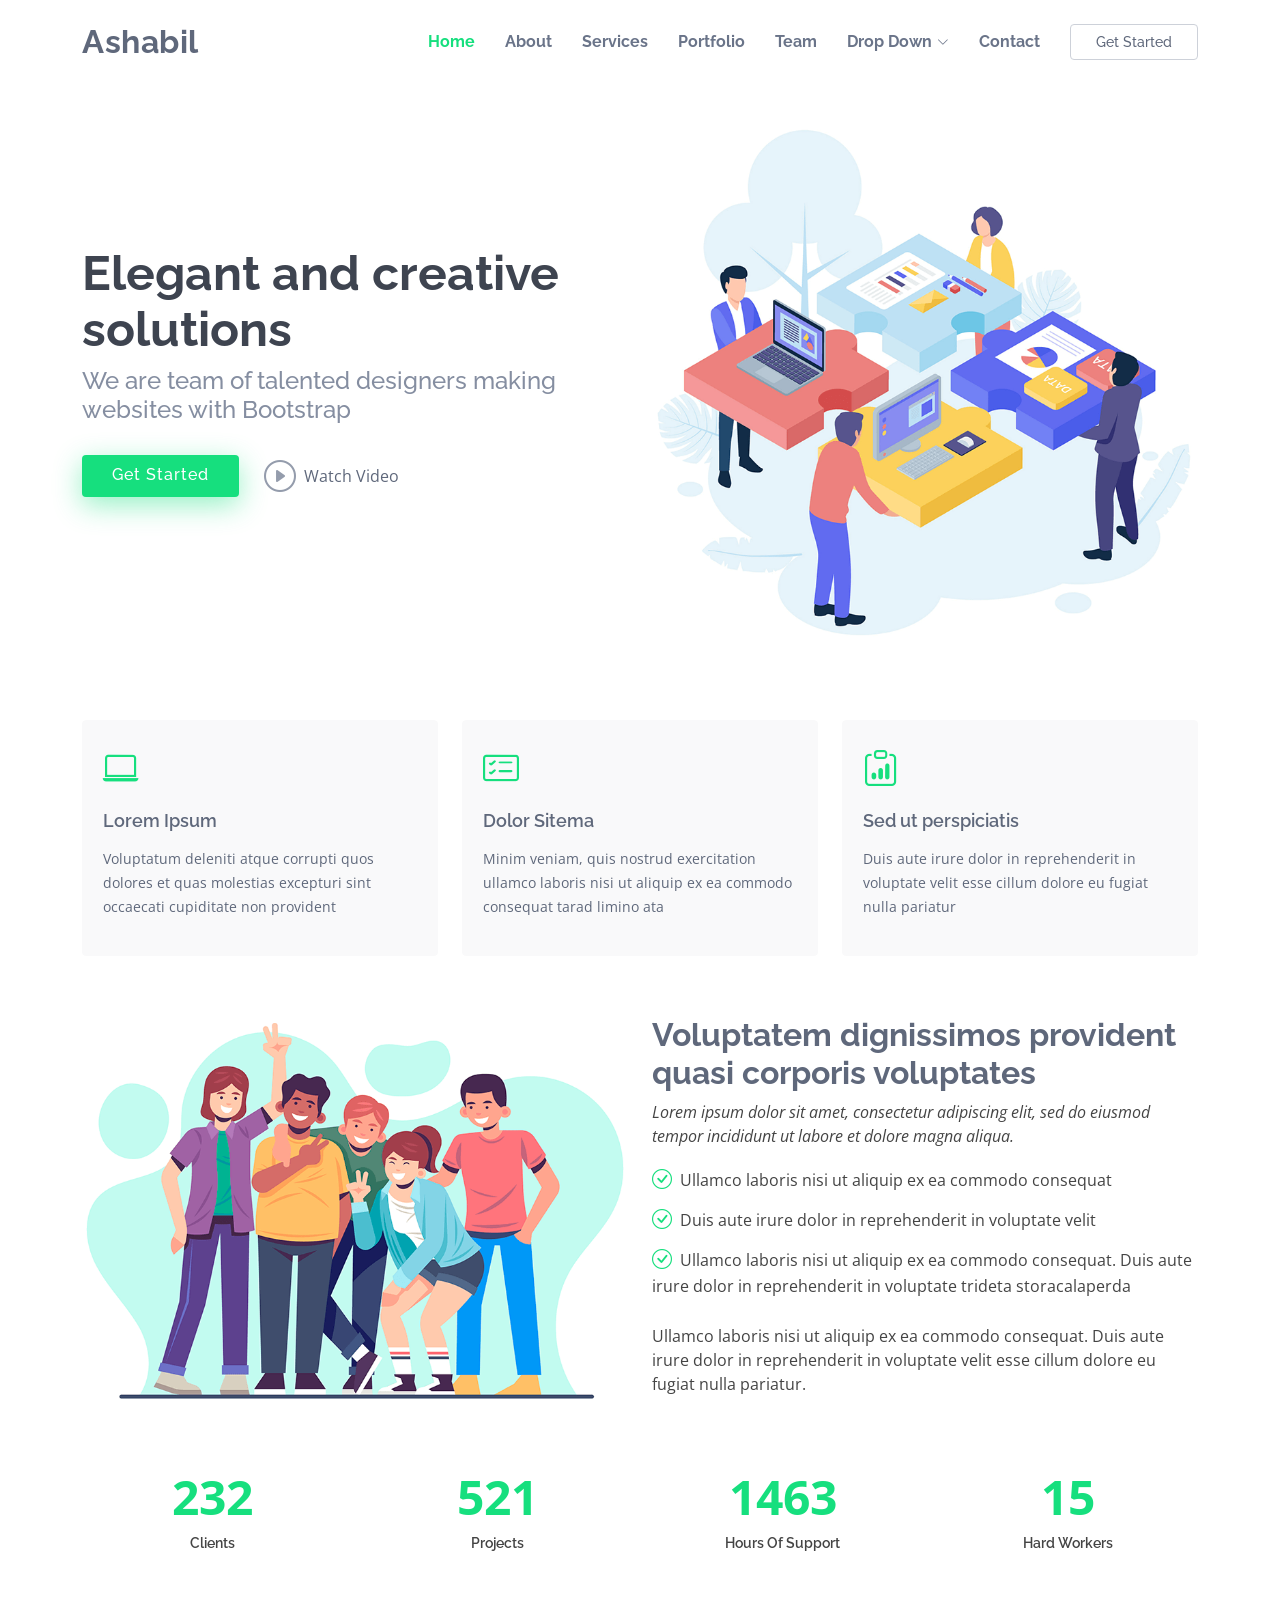
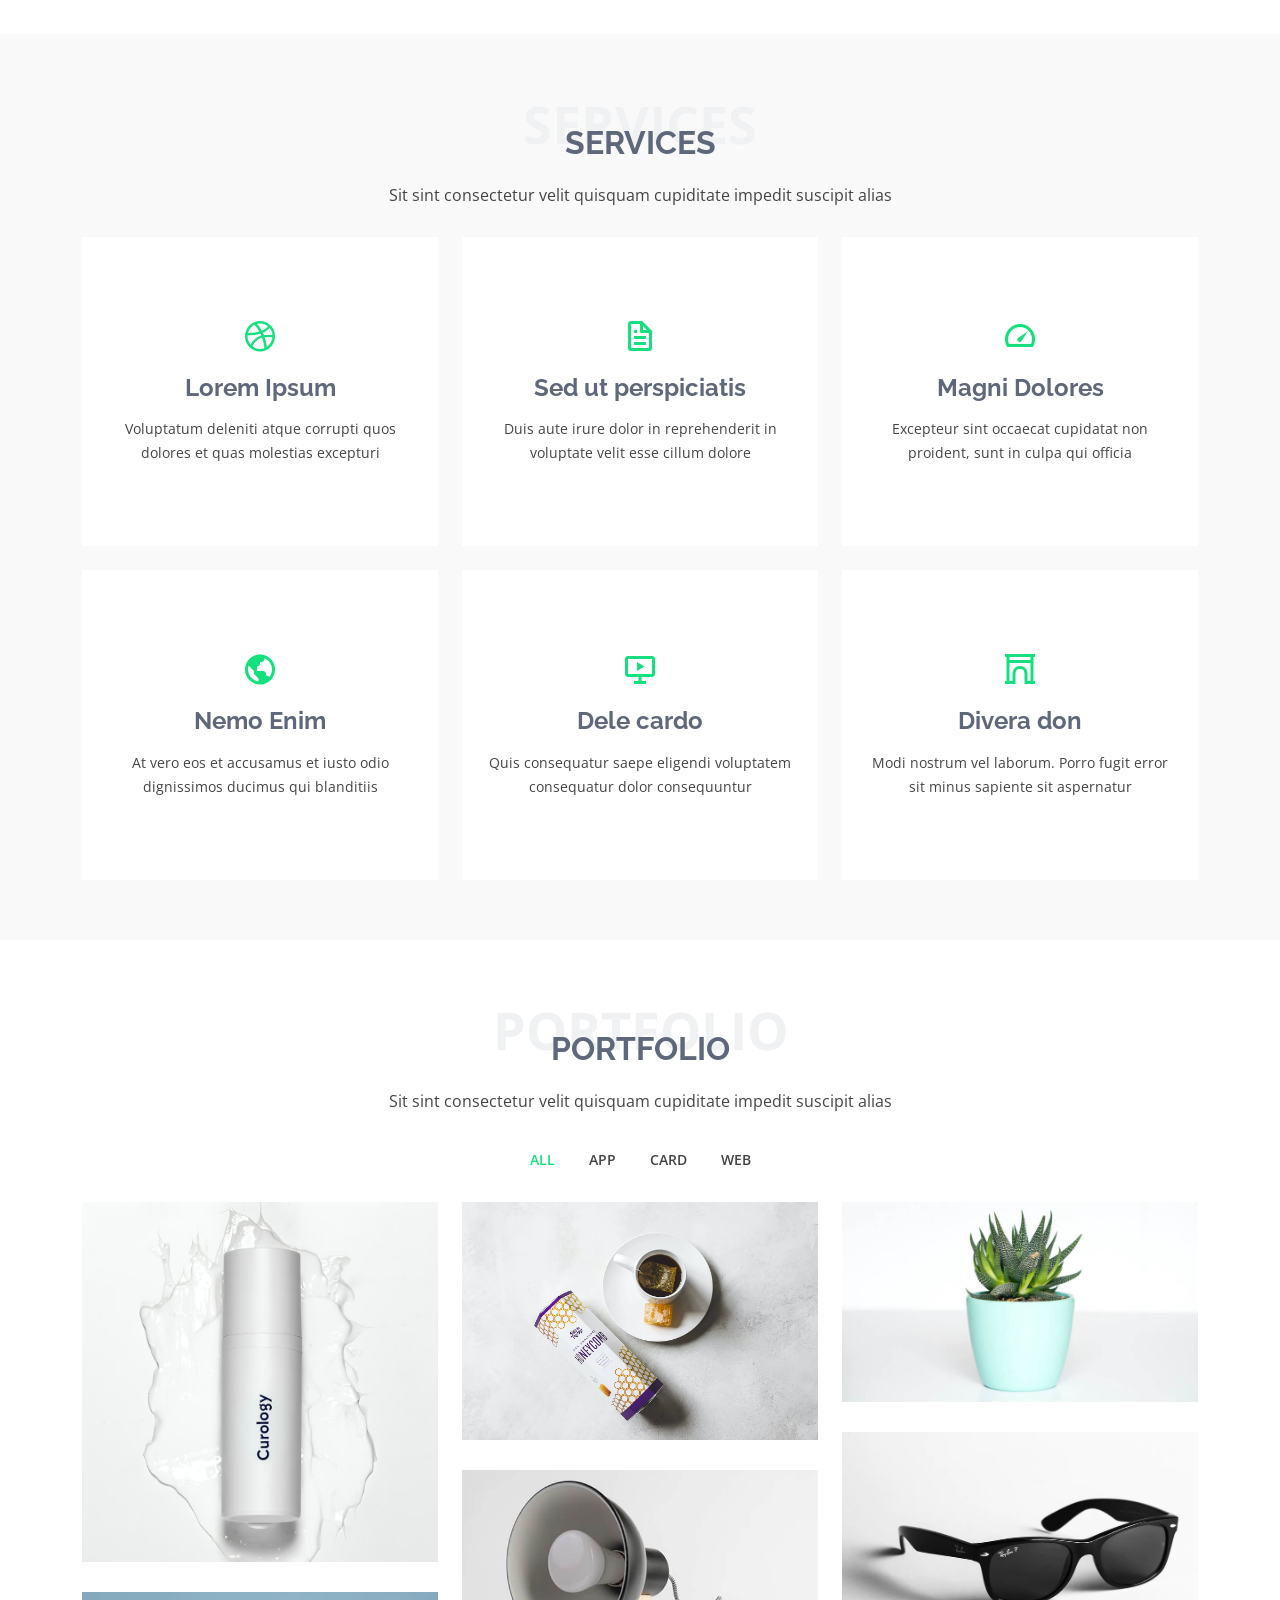
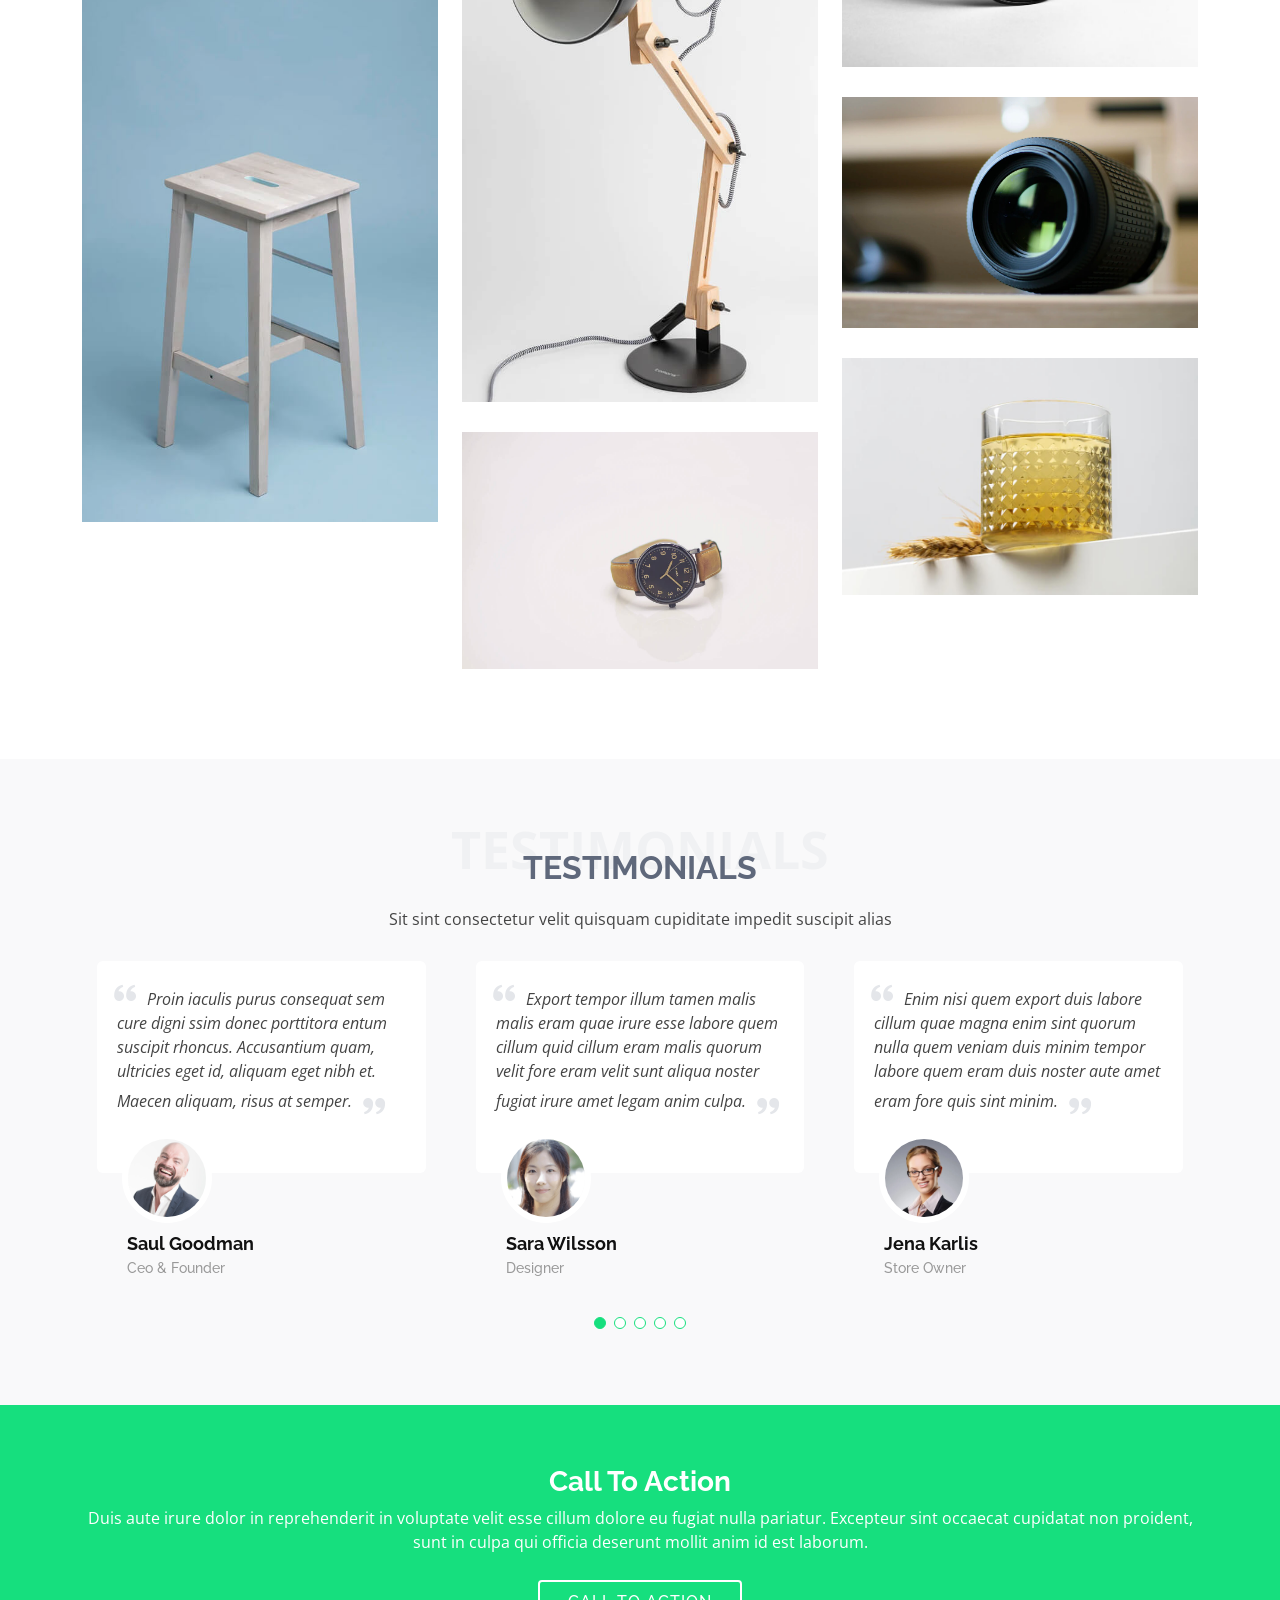
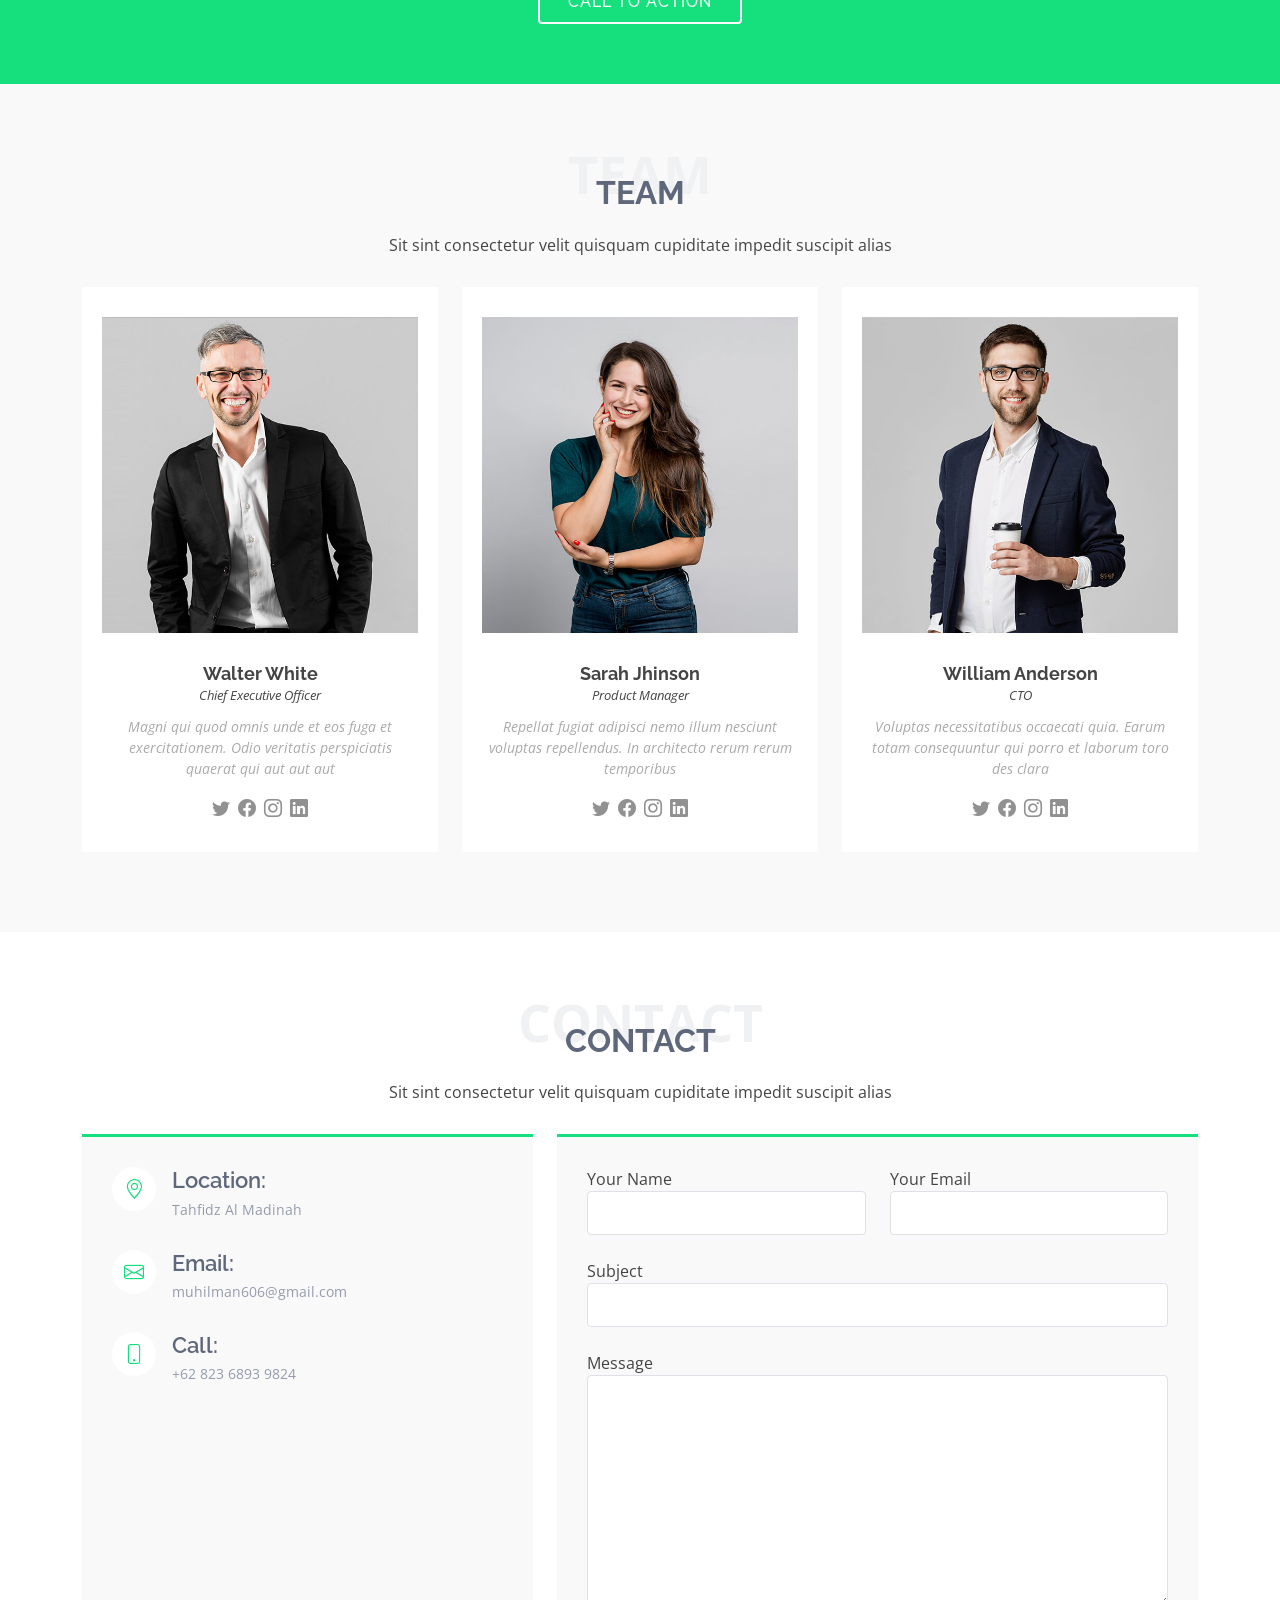
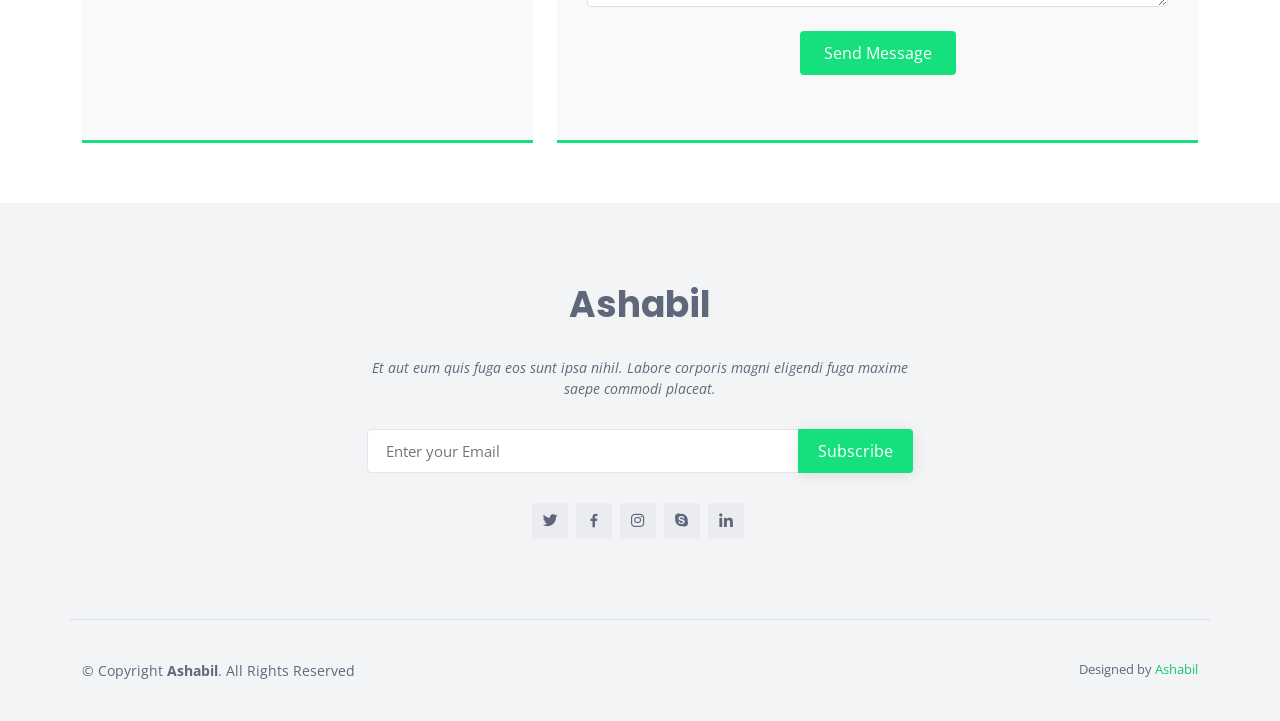
==== commit fd1425ef: "update" ====
--- a/index.html
+++ b/index.html
@@ -1,677 +1,998 @@
 <!DOCTYPE html>
 <html lang="en">
-
-<head>
-  <meta charset="utf-8">
-  <meta content="width=device-width, initial-scale=1.0" name="viewport">
-
-  <title>eNno Bootstrap Template - Index</title>
-  <meta content="" name="description">
-  <meta content="" name="keywords">
-
-  <!-- Favicons -->
-  <link href="assets/img/favicon.png" rel="icon">
-  <link href="assets/img/apple-touch-icon.png" rel="apple-touch-icon">
-
-  <!-- Google Fonts -->
-  <link href="https://fonts.googleapis.com/css?family=Open+Sans:300,300i,400,400i,600,600i,700,700i|Raleway:300,300i,400,400i,500,500i,600,600i,700,700i|Poppins:300,300i,400,400i,500,500i,600,600i,700,700i" rel="stylesheet">
-
-  <!-- Vendor CSS Files -->
-  <link href="assets/vendor/bootstrap/css/bootstrap.min.css" rel="stylesheet">
-  <link href="assets/vendor/bootstrap-icons/bootstrap-icons.css" rel="stylesheet">
-  <link href="assets/vendor/boxicons/css/boxicons.min.css" rel="stylesheet">
-  <link href="assets/vendor/glightbox/css/glightbox.min.css" rel="stylesheet">
-  <link href="assets/vendor/swiper/swiper-bundle.min.css" rel="stylesheet">
-
-  <!-- Template Main CSS File -->
-  <link href="assets/css/style.css" rel="stylesheet">
-
-  <!-- =======================================================
+  <head>
+    <meta charset="utf-8" />
+    <meta content="width=device-width, initial-scale=1.0" name="viewport" />
+
+    <title>ASHABIL - Index</title>
+    <meta content="" name="description" />
+    <meta content="" name="keywords" />
+
+    <!-- Favicons -->
+    <link href="assets/img/favicon.png" rel="icon" />
+    <link href="assets/img/apple-touch-icon.png" rel="apple-touch-icon" />
+
+    <!-- Google Fonts -->
+    <link
+      href="https://fonts.googleapis.com/css?family=Open+Sans:300,300i,400,400i,600,600i,700,700i|Raleway:300,300i,400,400i,500,500i,600,600i,700,700i|Poppins:300,300i,400,400i,500,500i,600,600i,700,700i"
+      rel="stylesheet"
+    />
+
+    <!-- Vendor CSS Files -->
+    <link
+      href="assets/vendor/bootstrap/css/bootstrap.min.css"
+      rel="stylesheet"
+    />
+    <link
+      href="assets/vendor/bootstrap-icons/bootstrap-icons.css"
+      rel="stylesheet"
+    />
+    <link href="assets/vendor/boxicons/css/boxicons.min.css" rel="stylesheet" />
+    <link
+      href="assets/vendor/glightbox/css/glightbox.min.css"
+      rel="stylesheet"
+    />
+    <link href="assets/vendor/swiper/swiper-bundle.min.css" rel="stylesheet" />
+
+    <!-- Template Main CSS File -->
+    <link href="assets/css/style.css" rel="stylesheet" />
+
+    <!-- =======================================================
   * Template Name: eNno
   * Updated: Jan 29 2024 with Bootstrap v5.3.2
   * Template URL: https://bootstrapmade.com/enno-free-simple-bootstrap-template/
   * Author: BootstrapMade.com
   * License: https://bootstrapmade.com/license/
   ======================================================== -->
-</head>
-
-<body>
-
-  <!-- ======= Header ======= -->
-  <header id="header" class="fixed-top">
-    <div class="container d-flex align-items-center justify-content-between">
-
-      <h1 class="logo"><a href="index.html">eNno</a></h1>
-      <!-- Uncomment below if you prefer to use an image logo -->
-      <!-- <a href="index.html" class="logo"><img src="assets/img/logo.png" alt="" class="img-fluid"></a>-->
-
-      <nav id="navbar" class="navbar">
-        <ul>
-          <li><a class="nav-link scrollto active" href="#hero">Home</a></li>
-          <li><a class="nav-link scrollto" href="#about">About</a></li>
-          <li><a class="nav-link scrollto" href="#services">Services</a></li>
-          <li><a class="nav-link scrollto " href="#portfolio">Portfolio</a></li>
-          <li><a class="nav-link scrollto" href="#team">Team</a></li>
-          <li class="dropdown"><a href="#"><span>Drop Down</span> <i class="bi bi-chevron-down"></i></a>
-            <ul>
-              <li><a href="#">Drop Down 1</a></li>
-              <li class="dropdown"><a href="#"><span>Deep Drop Down</span> <i class="bi bi-chevron-right"></i></a>
-                <ul>
-                  <li><a href="#">Deep Drop Down 1</a></li>
-                  <li><a href="#">Deep Drop Down 2</a></li>
-                  <li><a href="#">Deep Drop Down 3</a></li>
-                  <li><a href="#">Deep Drop Down 4</a></li>
-                  <li><a href="#">Deep Drop Down 5</a></li>
-                </ul>
-              </li>
-              <li><a href="#">Drop Down 2</a></li>
-              <li><a href="#">Drop Down 3</a></li>
-              <li><a href="#">Drop Down 4</a></li>
-            </ul>
-          </li>
-          <li><a class="nav-link scrollto" href="#contact">Contact</a></li>
-          <li><a class="getstarted scrollto" href="#about">Get Started</a></li>
-        </ul>
-        <i class="bi bi-list mobile-nav-toggle"></i>
-      </nav><!-- .navbar -->
-
-    </div>
-  </header><!-- End Header -->
-
-  <!-- ======= Hero Section ======= -->
-  <section id="hero" class="d-flex align-items-center">
-
-    <div class="container">
-      <div class="row">
-        <div class="col-lg-6 pt-5 pt-lg-0 order-2 order-lg-1 d-flex flex-column justify-content-center">
-          <h1>Elegant and creative solutions</h1>
-          <h2>We are team of talented designers making websites with Bootstrap</h2>
-          <div class="d-flex">
-            <a href="#about" class="btn-get-started scrollto">Get Started</a>
-            <a href="https://www.youtube.com/watch?v=jDDaplaOz7Q" class="glightbox btn-watch-video"><i class="bi bi-play-circle"></i><span>Watch Video</span></a>
-          </div>
-        </div>
-        <div class="col-lg-6 order-1 order-lg-2 hero-img">
-          <img src="assets/img/hero-img.png" class="img-fluid animated" alt="">
-        </div>
+  </head>
+
+  <body>
+    <!-- ======= Header ======= -->
+    <header id="header" class="fixed-top">
+      <div class="container d-flex align-items-center justify-content-between">
+        <h1 class="logo"><a href="index.html">Ashabil</a></h1>
+        <!-- Uncomment below if you prefer to use an image logo -->
+        <!-- <a href="index.html" class="logo"><img src="assets/img/logo.png" alt="" class="img-fluid"></a>-->
+
+        <nav id="navbar" class="navbar">
+          <ul>
+            <li><a class="nav-link scrollto active" href="#hero">Home</a></li>
+            <li><a class="nav-link scrollto" href="#about">About</a></li>
+            <li><a class="nav-link scrollto" href="#services">Services</a></li>
+            <li>
+              <a class="nav-link scrollto" href="#portfolio">Portfolio</a>
+            </li>
+            <li><a class="nav-link scrollto" href="#team">Team</a></li>
+            <li class="dropdown">
+              <a href="#"
+                ><span>Drop Down</span> <i class="bi bi-chevron-down"></i
+              ></a>
+              <ul>
+                <li><a href="#">Drop Down 1</a></li>
+                <li class="dropdown">
+                  <a href="#"
+                    ><span>Deep Drop Down</span>
+                    <i class="bi bi-chevron-right"></i
+                  ></a>
+                  <ul>
+                    <li><a href="#">Deep Drop Down 1</a></li>
+                    <li><a href="#">Deep Drop Down 2</a></li>
+                    <li><a href="#">Deep Drop Down 3</a></li>
+                    <li><a href="#">Deep Drop Down 4</a></li>
+                    <li><a href="#">Deep Drop Down 5</a></li>
+                  </ul>
+                </li>
+                <li><a href="#">Drop Down 2</a></li>
+                <li><a href="#">Drop Down 3</a></li>
+                <li><a href="#">Drop Down 4</a></li>
+              </ul>
+            </li>
+            <li><a class="nav-link scrollto" href="#contact">Contact</a></li>
+            <li>
+              <a class="getstarted scrollto" href="#about">Get Started</a>
+            </li>
+          </ul>
+          <i class="bi bi-list mobile-nav-toggle"></i>
+        </nav>
+        <!-- .navbar -->
       </div>
-    </div>
-
-  </section><!-- End Hero -->
-
-  <main id="main">
-
-    <!-- ======= Featured Services Section ======= -->
-    <section id="featured-services" class="featured-services">
+    </header>
+    <!-- End Header -->
+
+    <!-- ======= Hero Section ======= -->
+    <section id="hero" class="d-flex align-items-center">
       <div class="container">
-
         <div class="row">
-          <div class="col-lg-4 col-md-6">
-            <div class="icon-box">
-              <div class="icon"><i class="bi bi-laptop"></i></div>
-              <h4 class="title"><a href="">Lorem Ipsum</a></h4>
-              <p class="description">Voluptatum deleniti atque corrupti quos dolores et quas molestias excepturi sint occaecati cupiditate non provident</p>
-            </div>
-          </div>
-          <div class="col-lg-4 col-md-6 mt-4 mt-md-0">
-            <div class="icon-box">
-              <div class="icon"><i class="bi bi-card-checklist"></i></div>
-              <h4 class="title"><a href="">Dolor Sitema</a></h4>
-              <p class="description">Minim veniam, quis nostrud exercitation ullamco laboris nisi ut aliquip ex ea commodo consequat tarad limino ata</p>
-            </div>
-          </div>
-          <div class="col-lg-4 col-md-6 mt-4 mt-lg-0">
-            <div class="icon-box">
-              <div class="icon"><i class="bi bi-clipboard-data"></i></div>
-              <h4 class="title"><a href="">Sed ut perspiciatis</a></h4>
-              <p class="description">Duis aute irure dolor in reprehenderit in voluptate velit esse cillum dolore eu fugiat nulla pariatur</p>
-            </div>
-          </div>
-        </div>
-
+          <div
+            class="col-lg-6 pt-5 pt-lg-0 order-2 order-lg-1 d-flex flex-column justify-content-center"
+          >
+            <h1>Elegant and creative solutions</h1>
+            <h2>
+              We are team of talented designers making websites with Bootstrap
+            </h2>
+            <div class="d-flex">
+              <a href="#about" class="btn-get-started scrollto">Get Started</a>
+              <a
+                href="https://www.youtube.com/watch?v=jDDaplaOz7Q"
+                class="glightbox btn-watch-video"
+                ><i class="bi bi-play-circle"></i><span>Watch Video</span></a
+              >
+            </div>
+          </div>
+          <div class="col-lg-6 order-1 order-lg-2 hero-img">
+            <img
+              src="assets/img/hero-img.png"
+              class="img-fluid animated"
+              alt=""
+            />
+          </div>
+        </div>
       </div>
-    </section><!-- End Featured Services Section -->
-
-    <!-- ======= About Section ======= -->
-    <section id="about" class="about">
-      <div class="container">
-
-        <div class="row">
-          <div class="col-lg-6">
-            <img src="assets/img/about.png" class="img-fluid" alt="">
-          </div>
-          <div class="col-lg-6 pt-4 pt-lg-0 content">
-            <h3>Voluptatem dignissimos provident quasi corporis voluptates</h3>
-            <p class="fst-italic">
-              Lorem ipsum dolor sit amet, consectetur adipiscing elit, sed do eiusmod tempor incididunt ut labore et dolore
-              magna aliqua.
+    </section>
+    <!-- End Hero -->
+
+    <main id="main">
+      <!-- ======= Featured Services Section ======= -->
+      <section id="featured-services" class="featured-services">
+        <div class="container">
+          <div class="row">
+            <div class="col-lg-4 col-md-6">
+              <div class="icon-box">
+                <div class="icon"><i class="bi bi-laptop"></i></div>
+                <h4 class="title"><a href="">Lorem Ipsum</a></h4>
+                <p class="description">
+                  Voluptatum deleniti atque corrupti quos dolores et quas
+                  molestias excepturi sint occaecati cupiditate non provident
+                </p>
+              </div>
+            </div>
+            <div class="col-lg-4 col-md-6 mt-4 mt-md-0">
+              <div class="icon-box">
+                <div class="icon"><i class="bi bi-card-checklist"></i></div>
+                <h4 class="title"><a href="">Dolor Sitema</a></h4>
+                <p class="description">
+                  Minim veniam, quis nostrud exercitation ullamco laboris nisi
+                  ut aliquip ex ea commodo consequat tarad limino ata
+                </p>
+              </div>
+            </div>
+            <div class="col-lg-4 col-md-6 mt-4 mt-lg-0">
+              <div class="icon-box">
+                <div class="icon"><i class="bi bi-clipboard-data"></i></div>
+                <h4 class="title"><a href="">Sed ut perspiciatis</a></h4>
+                <p class="description">
+                  Duis aute irure dolor in reprehenderit in voluptate velit esse
+                  cillum dolore eu fugiat nulla pariatur
+                </p>
+              </div>
+            </div>
+          </div>
+        </div>
+      </section>
+      <!-- End Featured Services Section -->
+
+      <!-- ======= About Section ======= -->
+      <section id="about" class="about">
+        <div class="container">
+          <div class="row">
+            <div class="col-lg-6">
+              <img src="assets/img/about.png" class="img-fluid" alt="" />
+            </div>
+            <div class="col-lg-6 pt-4 pt-lg-0 content">
+              <h3>
+                Voluptatem dignissimos provident quasi corporis voluptates
+              </h3>
+              <p class="fst-italic">
+                Lorem ipsum dolor sit amet, consectetur adipiscing elit, sed do
+                eiusmod tempor incididunt ut labore et dolore magna aliqua.
+              </p>
+              <ul>
+                <li>
+                  <i class="bi bi-check-circle"></i> Ullamco laboris nisi ut
+                  aliquip ex ea commodo consequat
+                </li>
+                <li>
+                  <i class="bi bi-check-circle"></i> Duis aute irure dolor in
+                  reprehenderit in voluptate velit
+                </li>
+                <li>
+                  <i class="bi bi-check-circle"></i> Ullamco laboris nisi ut
+                  aliquip ex ea commodo consequat. Duis aute irure dolor in
+                  reprehenderit in voluptate trideta storacalaperda
+                </li>
+              </ul>
+              <p>
+                Ullamco laboris nisi ut aliquip ex ea commodo consequat. Duis
+                aute irure dolor in reprehenderit in voluptate velit esse cillum
+                dolore eu fugiat nulla pariatur.
+              </p>
+            </div>
+          </div>
+        </div>
+      </section>
+      <!-- End About Section -->
+
+      <!-- ======= Counts Section ======= -->
+      <section id="counts" class="counts">
+        <div class="container">
+          <div class="row counters">
+            <div class="col-lg-3 col-6 text-center">
+              <span
+                data-purecounter-start="0"
+                data-purecounter-end="232"
+                data-purecounter-duration="1"
+                class="purecounter"
+              ></span>
+              <p>Clients</p>
+            </div>
+
+            <div class="col-lg-3 col-6 text-center">
+              <span
+                data-purecounter-start="0"
+                data-purecounter-end="521"
+                data-purecounter-duration="1"
+                class="purecounter"
+              ></span>
+              <p>Projects</p>
+            </div>
+
+            <div class="col-lg-3 col-6 text-center">
+              <span
+                data-purecounter-start="0"
+                data-purecounter-end="1463"
+                data-purecounter-duration="1"
+                class="purecounter"
+              ></span>
+              <p>Hours Of Support</p>
+            </div>
+
+            <div class="col-lg-3 col-6 text-center">
+              <span
+                data-purecounter-start="0"
+                data-purecounter-end="15"
+                data-purecounter-duration="1"
+                class="purecounter"
+              ></span>
+              <p>Hard Workers</p>
+            </div>
+          </div>
+        </div>
+      </section>
+      <!-- End Counts Section -->
+
+      <!-- ======= Services Section ======= -->
+      <section id="services" class="services section-bg">
+        <div class="container">
+          <div class="section-title">
+            <span>Services</span>
+            <h2>Services</h2>
+            <p>
+              Sit sint consectetur velit quisquam cupiditate impedit suscipit
+              alias
             </p>
-            <ul>
-              <li><i class="bi bi-check-circle"></i> Ullamco laboris nisi ut aliquip ex ea commodo consequat</li>
-              <li><i class="bi bi-check-circle"></i> Duis aute irure dolor in reprehenderit in voluptate velit</li>
-              <li><i class="bi bi-check-circle"></i> Ullamco laboris nisi ut aliquip ex ea commodo consequat. Duis aute irure dolor in reprehenderit in voluptate trideta storacalaperda</li>
-            </ul>
+          </div>
+
+          <div class="row">
+            <div class="col-lg-4 col-md-6 d-flex align-items-stretch">
+              <div class="icon-box">
+                <div class="icon"><i class="bx bxl-dribbble"></i></div>
+                <h4><a href="">Lorem Ipsum</a></h4>
+                <p>
+                  Voluptatum deleniti atque corrupti quos dolores et quas
+                  molestias excepturi
+                </p>
+              </div>
+            </div>
+
+            <div
+              class="col-lg-4 col-md-6 d-flex align-items-stretch mt-4 mt-md-0"
+            >
+              <div class="icon-box">
+                <div class="icon"><i class="bx bx-file"></i></div>
+                <h4><a href="">Sed ut perspiciatis</a></h4>
+                <p>
+                  Duis aute irure dolor in reprehenderit in voluptate velit esse
+                  cillum dolore
+                </p>
+              </div>
+            </div>
+
+            <div
+              class="col-lg-4 col-md-6 d-flex align-items-stretch mt-4 mt-lg-0"
+            >
+              <div class="icon-box">
+                <div class="icon"><i class="bx bx-tachometer"></i></div>
+                <h4><a href="">Magni Dolores</a></h4>
+                <p>
+                  Excepteur sint occaecat cupidatat non proident, sunt in culpa
+                  qui officia
+                </p>
+              </div>
+            </div>
+
+            <div class="col-lg-4 col-md-6 d-flex align-items-stretch mt-4">
+              <div class="icon-box">
+                <div class="icon"><i class="bx bx-world"></i></div>
+                <h4><a href="">Nemo Enim</a></h4>
+                <p>
+                  At vero eos et accusamus et iusto odio dignissimos ducimus qui
+                  blanditiis
+                </p>
+              </div>
+            </div>
+
+            <div class="col-lg-4 col-md-6 d-flex align-items-stretch mt-4">
+              <div class="icon-box">
+                <div class="icon"><i class="bx bx-slideshow"></i></div>
+                <h4><a href="">Dele cardo</a></h4>
+                <p>
+                  Quis consequatur saepe eligendi voluptatem consequatur dolor
+                  consequuntur
+                </p>
+              </div>
+            </div>
+
+            <div class="col-lg-4 col-md-6 d-flex align-items-stretch mt-4">
+              <div class="icon-box">
+                <div class="icon"><i class="bx bx-arch"></i></div>
+                <h4><a href="">Divera don</a></h4>
+                <p>
+                  Modi nostrum vel laborum. Porro fugit error sit minus sapiente
+                  sit aspernatur
+                </p>
+              </div>
+            </div>
+          </div>
+        </div>
+      </section>
+      <!-- End Services Section -->
+
+      <!-- ======= Portfolio Section ======= -->
+      <section id="portfolio" class="portfolio">
+        <div class="container">
+          <div class="section-title">
+            <span>Portfolio</span>
+            <h2>Portfolio</h2>
             <p>
-              Ullamco laboris nisi ut aliquip ex ea commodo consequat. Duis aute irure dolor in reprehenderit in voluptate
-              velit esse cillum dolore eu fugiat nulla pariatur.
+              Sit sint consectetur velit quisquam cupiditate impedit suscipit
+              alias
             </p>
           </div>
-        </div>
-
+
+          <div class="row">
+            <div class="col-lg-12 d-flex justify-content-center">
+              <ul id="portfolio-flters">
+                <li data-filter="*" class="filter-active">All</li>
+                <li data-filter=".filter-app">App</li>
+                <li data-filter=".filter-card">Card</li>
+                <li data-filter=".filter-web">Web</li>
+              </ul>
+            </div>
+          </div>
+
+          <div class="row portfolio-container">
+            <div class="col-lg-4 col-md-6 portfolio-item filter-app">
+              <img
+                src="assets/img/portfolio/portfolio-1.jpg"
+                class="img-fluid"
+                alt=""
+              />
+              <div class="portfolio-info">
+                <h4>App 1</h4>
+                <p>App</p>
+                <a
+                  href="assets/img/portfolio/portfolio-1.jpg"
+                  data-gallery="portfolioGallery"
+                  class="portfolio-lightbox preview-link"
+                  title="App 1"
+                  ><i class="bx bx-plus"></i
+                ></a>
+                <a
+                  href="portfolio-details.html"
+                  class="details-link"
+                  title="More Details"
+                  ><i class="bx bx-link"></i
+                ></a>
+              </div>
+            </div>
+
+            <div class="col-lg-4 col-md-6 portfolio-item filter-web">
+              <img
+                src="assets/img/portfolio/portfolio-2.jpg"
+                class="img-fluid"
+                alt=""
+              />
+              <div class="portfolio-info">
+                <h4>Web 3</h4>
+                <p>Web</p>
+                <a
+                  href="assets/img/portfolio/portfolio-2.jpg"
+                  data-gallery="portfolioGallery"
+                  class="portfolio-lightbox preview-link"
+                  title="Web 3"
+                  ><i class="bx bx-plus"></i
+                ></a>
+                <a
+                  href="portfolio-details.html"
+                  class="details-link"
+                  title="More Details"
+                  ><i class="bx bx-link"></i
+                ></a>
+              </div>
+            </div>
+
+            <div class="col-lg-4 col-md-6 portfolio-item filter-app">
+              <img
+                src="assets/img/portfolio/portfolio-3.jpg"
+                class="img-fluid"
+                alt=""
+              />
+              <div class="portfolio-info">
+                <h4>App 2</h4>
+                <p>App</p>
+                <a
+                  href="assets/img/portfolio/portfolio-3.jpg"
+                  data-gallery="portfolioGallery"
+                  class="portfolio-lightbox preview-link"
+                  title="App 2"
+                  ><i class="bx bx-plus"></i
+                ></a>
+                <a
+                  href="portfolio-details.html"
+                  class="details-link"
+                  title="More Details"
+                  ><i class="bx bx-link"></i
+                ></a>
+              </div>
+            </div>
+
+            <div class="col-lg-4 col-md-6 portfolio-item filter-card">
+              <img
+                src="assets/img/portfolio/portfolio-4.jpg"
+                class="img-fluid"
+                alt=""
+              />
+              <div class="portfolio-info">
+                <h4>Card 2</h4>
+                <p>Card</p>
+                <a
+                  href="assets/img/portfolio/portfolio-4.jpg"
+                  data-gallery="portfolioGallery"
+                  class="portfolio-lightbox preview-link"
+                  title="Card 2"
+                  ><i class="bx bx-plus"></i
+                ></a>
+                <a
+                  href="portfolio-details.html"
+                  class="details-link"
+                  title="More Details"
+                  ><i class="bx bx-link"></i
+                ></a>
+              </div>
+            </div>
+
+            <div class="col-lg-4 col-md-6 portfolio-item filter-web">
+              <img
+                src="assets/img/portfolio/portfolio-5.jpg"
+                class="img-fluid"
+                alt=""
+              />
+              <div class="portfolio-info">
+                <h4>Web 2</h4>
+                <p>Web</p>
+                <a
+                  href="assets/img/portfolio/portfolio-5.jpg"
+                  data-gallery="portfolioGallery"
+                  class="portfolio-lightbox preview-link"
+                  title="Web 2"
+                  ><i class="bx bx-plus"></i
+                ></a>
+                <a
+                  href="portfolio-details.html"
+                  class="details-link"
+                  title="More Details"
+                  ><i class="bx bx-link"></i
+                ></a>
+              </div>
+            </div>
+
+            <div class="col-lg-4 col-md-6 portfolio-item filter-app">
+              <img
+                src="assets/img/portfolio/portfolio-6.jpg"
+                class="img-fluid"
+                alt=""
+              />
+              <div class="portfolio-info">
+                <h4>App 3</h4>
+                <p>App</p>
+                <a
+                  href="assets/img/portfolio/portfolio-6.jpg"
+                  data-gallery="portfolioGallery"
+                  class="portfolio-lightbox preview-link"
+                  title="App 3"
+                  ><i class="bx bx-plus"></i
+                ></a>
+                <a
+                  href="portfolio-details.html"
+                  class="details-link"
+                  title="More Details"
+                  ><i class="bx bx-link"></i
+                ></a>
+              </div>
+            </div>
+
+            <div class="col-lg-4 col-md-6 portfolio-item filter-card">
+              <img
+                src="assets/img/portfolio/portfolio-7.jpg"
+                class="img-fluid"
+                alt=""
+              />
+              <div class="portfolio-info">
+                <h4>Card 1</h4>
+                <p>Card</p>
+                <a
+                  href="assets/img/portfolio/portfolio-7.jpg"
+                  data-gallery="portfolioGallery"
+                  class="portfolio-lightbox preview-link"
+                  title="Card 1"
+                  ><i class="bx bx-plus"></i
+                ></a>
+                <a
+                  href="portfolio-details.html"
+                  class="details-link"
+                  title="More Details"
+                  ><i class="bx bx-link"></i
+                ></a>
+              </div>
+            </div>
+
+            <div class="col-lg-4 col-md-6 portfolio-item filter-card">
+              <img
+                src="assets/img/portfolio/portfolio-8.jpg"
+                class="img-fluid"
+                alt=""
+              />
+              <div class="portfolio-info">
+                <h4>Card 3</h4>
+                <p>Card</p>
+                <a
+                  href="assets/img/portfolio/portfolio-8.jpg"
+                  data-gallery="portfolioGallery"
+                  class="portfolio-lightbox preview-link"
+                  title="Card 3"
+                  ><i class="bx bx-plus"></i
+                ></a>
+                <a
+                  href="portfolio-details.html"
+                  class="details-link"
+                  title="More Details"
+                  ><i class="bx bx-link"></i
+                ></a>
+              </div>
+            </div>
+
+            <div class="col-lg-4 col-md-6 portfolio-item filter-web">
+              <img
+                src="assets/img/portfolio/portfolio-9.jpg"
+                class="img-fluid"
+                alt=""
+              />
+              <div class="portfolio-info">
+                <h4>Web 3</h4>
+                <p>Web</p>
+                <a
+                  href="assets/img/portfolio/portfolio-9.jpg"
+                  data-gallery="portfolioGallery"
+                  class="portfolio-lightbox preview-link"
+                  title="Web 3"
+                  ><i class="bx bx-plus"></i
+                ></a>
+                <a
+                  href="portfolio-details.html"
+                  class="details-link"
+                  title="More Details"
+                  ><i class="bx bx-link"></i
+                ></a>
+              </div>
+            </div>
+          </div>
+        </div>
+      </section>
+      <!-- End Portfolio Section -->
+
+      <!-- ======= Testimonials Section ======= -->
+      <section id="testimonials" class="testimonials section-bg">
+        <div class="container">
+          <div class="section-title">
+            <span>Testimonials</span>
+            <h2>Testimonials</h2>
+            <p>
+              Sit sint consectetur velit quisquam cupiditate impedit suscipit
+              alias
+            </p>
+          </div>
+
+          <div
+            class="testimonials-slider swiper"
+            data-aos="fade-up"
+            data-aos-delay="100"
+          >
+            <div class="swiper-wrapper">
+              <div class="swiper-slide">
+                <div class="testimonial-item">
+                  <p>
+                    <i class="bx bxs-quote-alt-left quote-icon-left"></i>
+                    Proin iaculis purus consequat sem cure digni ssim donec
+                    porttitora entum suscipit rhoncus. Accusantium quam,
+                    ultricies eget id, aliquam eget nibh et. Maecen aliquam,
+                    risus at semper.
+                    <i class="bx bxs-quote-alt-right quote-icon-right"></i>
+                  </p>
+                  <img
+                    src="assets/img/testimonials/testimonials-1.jpg"
+                    class="testimonial-img"
+                    alt=""
+                  />
+                  <h3>Saul Goodman</h3>
+                  <h4>Ceo &amp; Founder</h4>
+                </div>
+              </div>
+              <!-- End testimonial item -->
+
+              <div class="swiper-slide">
+                <div class="testimonial-item">
+                  <p>
+                    <i class="bx bxs-quote-alt-left quote-icon-left"></i>
+                    Export tempor illum tamen malis malis eram quae irure esse
+                    labore quem cillum quid cillum eram malis quorum velit fore
+                    eram velit sunt aliqua noster fugiat irure amet legam anim
+                    culpa.
+                    <i class="bx bxs-quote-alt-right quote-icon-right"></i>
+                  </p>
+                  <img
+                    src="assets/img/testimonials/testimonials-2.jpg"
+                    class="testimonial-img"
+                    alt=""
+                  />
+                  <h3>Sara Wilsson</h3>
+                  <h4>Designer</h4>
+                </div>
+              </div>
+              <!-- End testimonial item -->
+
+              <div class="swiper-slide">
+                <div class="testimonial-item">
+                  <p>
+                    <i class="bx bxs-quote-alt-left quote-icon-left"></i>
+                    Enim nisi quem export duis labore cillum quae magna enim
+                    sint quorum nulla quem veniam duis minim tempor labore quem
+                    eram duis noster aute amet eram fore quis sint minim.
+                    <i class="bx bxs-quote-alt-right quote-icon-right"></i>
+                  </p>
+                  <img
+                    src="assets/img/testimonials/testimonials-3.jpg"
+                    class="testimonial-img"
+                    alt=""
+                  />
+                  <h3>Jena Karlis</h3>
+                  <h4>Store Owner</h4>
+                </div>
+              </div>
+              <!-- End testimonial item -->
+
+              <div class="swiper-slide">
+                <div class="testimonial-item">
+                  <p>
+                    <i class="bx bxs-quote-alt-left quote-icon-left"></i>
+                    Fugiat enim eram quae cillum dolore dolor amet nulla culpa
+                    multos export minim fugiat minim velit minim dolor enim duis
+                    veniam ipsum anim magna sunt elit fore quem dolore labore
+                    illum veniam.
+                    <i class="bx bxs-quote-alt-right quote-icon-right"></i>
+                  </p>
+                  <img
+                    src="assets/img/testimonials/testimonials-4.jpg"
+                    class="testimonial-img"
+                    alt=""
+                  />
+                  <h3>Matt Brandon</h3>
+                  <h4>Freelancer</h4>
+                </div>
+              </div>
+              <!-- End testimonial item -->
+
+              <div class="swiper-slide">
+                <div class="testimonial-item">
+                  <p>
+                    <i class="bx bxs-quote-alt-left quote-icon-left"></i>
+                    Quis quorum aliqua sint quem legam fore sunt eram irure
+                    aliqua veniam tempor noster veniam enim culpa labore duis
+                    sunt culpa nulla illum cillum fugiat legam esse veniam culpa
+                    fore nisi cillum quid.
+                    <i class="bx bxs-quote-alt-right quote-icon-right"></i>
+                  </p>
+                  <img
+                    src="assets/img/testimonials/testimonials-5.jpg"
+                    class="testimonial-img"
+                    alt=""
+                  />
+                  <h3>John Larson</h3>
+                  <h4>Entrepreneur</h4>
+                </div>
+              </div>
+              <!-- End testimonial item -->
+            </div>
+            <div class="swiper-pagination"></div>
+          </div>
+        </div>
+      </section>
+      <!-- End Testimonials Section -->
+
+      <!-- ======= Cta Section ======= -->
+      <section id="cta" class="cta">
+        <div class="container">
+          <div class="text-center">
+            <h3>Call To Action</h3>
+            <p>
+              Duis aute irure dolor in reprehenderit in voluptate velit esse
+              cillum dolore eu fugiat nulla pariatur. Excepteur sint occaecat
+              cupidatat non proident, sunt in culpa qui officia deserunt mollit
+              anim id est laborum.
+            </p>
+            <a class="cta-btn" href="#">Call To Action</a>
+          </div>
+        </div>
+      </section>
+      <!-- End Cta Section -->
+
+      <!-- ======= Team Section ======= -->
+      <section id="team" class="team section-bg">
+        <div class="container">
+          <div class="section-title">
+            <span>Team</span>
+            <h2>Team</h2>
+            <p>
+              Sit sint consectetur velit quisquam cupiditate impedit suscipit
+              alias
+            </p>
+          </div>
+
+          <div class="row">
+            <div class="col-lg-4 col-md-6 d-flex align-items-stretch">
+              <div class="member">
+                <img src="assets/img/team/team-1.jpg" alt="" />
+                <h4>Walter White</h4>
+                <span>Chief Executive Officer</span>
+                <p>
+                  Magni qui quod omnis unde et eos fuga et exercitationem. Odio
+                  veritatis perspiciatis quaerat qui aut aut aut
+                </p>
+                <div class="social">
+                  <a href=""><i class="bi bi-twitter"></i></a>
+                  <a href=""><i class="bi bi-facebook"></i></a>
+                  <a href=""><i class="bi bi-instagram"></i></a>
+                  <a href=""><i class="bi bi-linkedin"></i></a>
+                </div>
+              </div>
+            </div>
+
+            <div class="col-lg-4 col-md-6 d-flex align-items-stretch">
+              <div class="member">
+                <img src="assets/img/team/team-2.jpg" alt="" />
+                <h4>Sarah Jhinson</h4>
+                <span>Product Manager</span>
+                <p>
+                  Repellat fugiat adipisci nemo illum nesciunt voluptas
+                  repellendus. In architecto rerum rerum temporibus
+                </p>
+                <div class="social">
+                  <a href=""><i class="bi bi-twitter"></i></a>
+                  <a href=""><i class="bi bi-facebook"></i></a>
+                  <a href=""><i class="bi bi-instagram"></i></a>
+                  <a href=""><i class="bi bi-linkedin"></i></a>
+                </div>
+              </div>
+            </div>
+
+            <div class="col-lg-4 col-md-6 d-flex align-items-stretch">
+              <div class="member">
+                <img src="assets/img/team/team-3.jpg" alt="" />
+                <h4>William Anderson</h4>
+                <span>CTO</span>
+                <p>
+                  Voluptas necessitatibus occaecati quia. Earum totam
+                  consequuntur qui porro et laborum toro des clara
+                </p>
+                <div class="social">
+                  <a href=""><i class="bi bi-twitter"></i></a>
+                  <a href=""><i class="bi bi-facebook"></i></a>
+                  <a href=""><i class="bi bi-instagram"></i></a>
+                  <a href=""><i class="bi bi-linkedin"></i></a>
+                </div>
+              </div>
+            </div>
+          </div>
+        </div>
+      </section>
+      <!-- End Team Section -->
+
+      <!-- ======= Contact Section ======= -->
+      <section id="contact" class="contact">
+        <div class="container">
+          <div class="section-title">
+            <span>Contact</span>
+            <h2>Contact</h2>
+            <p>
+              Sit sint consectetur velit quisquam cupiditate impedit suscipit
+              alias
+            </p>
+          </div>
+
+          <div class="row">
+            <div class="col-lg-5 d-flex align-items-stretch">
+              <div class="info">
+                <div class="address">
+                  <i class="bi bi-geo-alt"></i>
+                  <h4>Location:</h4>
+                  <p>Tahfidz Al Madinah</p>
+                </div>
+
+                <div class="email">
+                  <i class="bi bi-envelope"></i>
+                  <h4>Email:</h4>
+                  <p>muhilman606@gmail.com</p>
+                </div>
+
+                <div class="phone">
+                  <i class="bi bi-phone"></i>
+                  <h4>Call:</h4>
+                  <p>+62 823 6893 9824</p>
+                </div>
+
+                <iframe
+                  src="https://www.google.com/maps/embed?pb=!1m18!1m12!1m3!1d31771.22176428673!2d122.57630129910245!3d-5.507077546255503!2m3!1f0!2f0!3f0!3m2!1i1024!2i768!4f13.1!3m3!1m2!1s0x2da475a35ff82689%3A0x3030bfbcaf771f0!2sBaubau%2C%20Waborobo%2C%20Kec.%20Betoambari%2C%20Kota%20Bau-Bau%2C%20Sulawesi%20Tenggara!5e0!3m2!1sid!2sid!4v1708766802179!5m2!1sid!2sid"
+                  width="100%"
+                  height="290px"
+                  style="border: 0"
+                  allowfullscreen
+                ></iframe>
+              </div>
+            </div>
+
+            <div class="col-lg-7 mt-5 mt-lg-0 d-flex align-items-stretch">
+              <form
+                action="forms/contact.php"
+                method="post"
+                role="form"
+                class="php-email-form"
+              >
+                <div class="row">
+                  <div class="form-group col-md-6">
+                    <label for="name">Your Name</label>
+                    <input
+                      type="text"
+                      name="name"
+                      class="form-control"
+                      id="name"
+                      required
+                    />
+                  </div>
+                  <div class="form-group col-md-6 mt-3 mt-md-0">
+                    <label for="name">Your Email</label>
+                    <input
+                      type="email"
+                      class="form-control"
+                      name="email"
+                      id="email"
+                      required
+                    />
+                  </div>
+                </div>
+                <div class="form-group mt-3">
+                  <label for="name">Subject</label>
+                  <input
+                    type="text"
+                    class="form-control"
+                    name="subject"
+                    id="subject"
+                    required
+                  />
+                </div>
+                <div class="form-group mt-3">
+                  <label for="name">Message</label>
+                  <textarea
+                    class="form-control"
+                    name="message"
+                    rows="10"
+                    required
+                  ></textarea>
+                </div>
+                <div class="my-3">
+                  <div class="loading">Loading</div>
+                  <div class="error-message"></div>
+                  <div class="sent-message">
+                    Your message has been sent. Thank you!
+                  </div>
+                </div>
+                <div class="text-center">
+                  <button type="submit">Send Message</button>
+                </div>
+              </form>
+            </div>
+          </div>
+        </div>
+      </section>
+      <!-- End Contact Section -->
+    </main>
+    <!-- End #main -->
+
+    <!-- ======= Footer ======= -->
+    <footer id="footer">
+      <div class="footer-top">
+        <div class="container">
+          <div class="row justify-content-center">
+            <div class="col-lg-6">
+              <h3>Ashabil</h3>
+              <p>
+                Et aut eum quis fuga eos sunt ipsa nihil. Labore corporis magni
+                eligendi fuga maxime saepe commodi placeat.
+              </p>
+            </div>
+          </div>
+
+          <div class="row footer-newsletter justify-content-center">
+            <div class="col-lg-6">
+              <form action="" method="post">
+                <input
+                  type="email"
+                  name="email"
+                  placeholder="Enter your Email"
+                /><input type="submit" value="Subscribe" />
+              </form>
+            </div>
+          </div>
+
+          <div class="social-links">
+            <a href="#" class="twitter"><i class="bx bxl-twitter"></i></a>
+            <a href="#" class="facebook"><i class="bx bxl-facebook"></i></a>
+            <a href="#" class="instagram"><i class="bx bxl-instagram"></i></a>
+            <a href="#" class="google-plus"><i class="bx bxl-skype"></i></a>
+            <a href="#" class="linkedin"><i class="bx bxl-linkedin"></i></a>
+          </div>
+        </div>
       </div>
-    </section><!-- End About Section -->
-
-    <!-- ======= Counts Section ======= -->
-    <section id="counts" class="counts">
-      <div class="container">
-
-        <div class="row counters">
-
-          <div class="col-lg-3 col-6 text-center">
-            <span data-purecounter-start="0" data-purecounter-end="232" data-purecounter-duration="1" class="purecounter"></span>
-            <p>Clients</p>
-          </div>
-
-          <div class="col-lg-3 col-6 text-center">
-            <span data-purecounter-start="0" data-purecounter-end="521" data-purecounter-duration="1" class="purecounter"></span>
-            <p>Projects</p>
-          </div>
-
-          <div class="col-lg-3 col-6 text-center">
-            <span data-purecounter-start="0" data-purecounter-end="1463" data-purecounter-duration="1" class="purecounter"></span>
-            <p>Hours Of Support</p>
-          </div>
-
-          <div class="col-lg-3 col-6 text-center">
-            <span data-purecounter-start="0" data-purecounter-end="15" data-purecounter-duration="1" class="purecounter"></span>
-            <p>Hard Workers</p>
-          </div>
-
-        </div>
-
+
+      <div class="container footer-bottom clearfix">
+        <div class="copyright">
+          &copy; Copyright <strong><span>Ashabil</span></strong
+          >. All Rights Reserved
+        </div>
+        <div class="credits">
+          <!-- All the links in the footer should remain intact. -->
+          <!-- You can delete the links only if you purchased the pro version. -->
+          <!-- Licensing information: https://bootstrapmade.com/license/ -->
+          <!-- Purchase the pro version with working PHP/AJAX contact form: https://bootstrapmade.com/enno-free-simple-bootstrap-template/ -->
+          Designed by <a href="https://bootstrapmade.com/">Ashabil</a>
+        </div>
       </div>
-    </section><!-- End Counts Section -->
-
-    <!-- ======= Services Section ======= -->
-    <section id="services" class="services section-bg">
-      <div class="container">
-
-        <div class="section-title">
-          <span>Services</span>
-          <h2>Services</h2>
-          <p>Sit sint consectetur velit quisquam cupiditate impedit suscipit alias</p>
-        </div>
-
-        <div class="row">
-          <div class="col-lg-4 col-md-6 d-flex align-items-stretch">
-            <div class="icon-box">
-              <div class="icon"><i class="bx bxl-dribbble"></i></div>
-              <h4><a href="">Lorem Ipsum</a></h4>
-              <p>Voluptatum deleniti atque corrupti quos dolores et quas molestias excepturi</p>
-            </div>
-          </div>
-
-          <div class="col-lg-4 col-md-6 d-flex align-items-stretch mt-4 mt-md-0">
-            <div class="icon-box">
-              <div class="icon"><i class="bx bx-file"></i></div>
-              <h4><a href="">Sed ut perspiciatis</a></h4>
-              <p>Duis aute irure dolor in reprehenderit in voluptate velit esse cillum dolore</p>
-            </div>
-          </div>
-
-          <div class="col-lg-4 col-md-6 d-flex align-items-stretch mt-4 mt-lg-0">
-            <div class="icon-box">
-              <div class="icon"><i class="bx bx-tachometer"></i></div>
-              <h4><a href="">Magni Dolores</a></h4>
-              <p>Excepteur sint occaecat cupidatat non proident, sunt in culpa qui officia</p>
-            </div>
-          </div>
-
-          <div class="col-lg-4 col-md-6 d-flex align-items-stretch mt-4">
-            <div class="icon-box">
-              <div class="icon"><i class="bx bx-world"></i></div>
-              <h4><a href="">Nemo Enim</a></h4>
-              <p>At vero eos et accusamus et iusto odio dignissimos ducimus qui blanditiis</p>
-            </div>
-          </div>
-
-          <div class="col-lg-4 col-md-6 d-flex align-items-stretch mt-4">
-            <div class="icon-box">
-              <div class="icon"><i class="bx bx-slideshow"></i></div>
-              <h4><a href="">Dele cardo</a></h4>
-              <p>Quis consequatur saepe eligendi voluptatem consequatur dolor consequuntur</p>
-            </div>
-          </div>
-
-          <div class="col-lg-4 col-md-6 d-flex align-items-stretch mt-4">
-            <div class="icon-box">
-              <div class="icon"><i class="bx bx-arch"></i></div>
-              <h4><a href="">Divera don</a></h4>
-              <p>Modi nostrum vel laborum. Porro fugit error sit minus sapiente sit aspernatur</p>
-            </div>
-          </div>
-
-        </div>
-
-      </div>
-    </section><!-- End Services Section -->
-
-    <!-- ======= Portfolio Section ======= -->
-    <section id="portfolio" class="portfolio">
-      <div class="container">
-
-        <div class="section-title">
-          <span>Portfolio</span>
-          <h2>Portfolio</h2>
-          <p>Sit sint consectetur velit quisquam cupiditate impedit suscipit alias</p>
-        </div>
-
-        <div class="row">
-          <div class="col-lg-12 d-flex justify-content-center">
-            <ul id="portfolio-flters">
-              <li data-filter="*" class="filter-active">All</li>
-              <li data-filter=".filter-app">App</li>
-              <li data-filter=".filter-card">Card</li>
-              <li data-filter=".filter-web">Web</li>
-            </ul>
-          </div>
-        </div>
-
-        <div class="row portfolio-container">
-
-          <div class="col-lg-4 col-md-6 portfolio-item filter-app">
-            <img src="assets/img/portfolio/portfolio-1.jpg" class="img-fluid" alt="">
-            <div class="portfolio-info">
-              <h4>App 1</h4>
-              <p>App</p>
-              <a href="assets/img/portfolio/portfolio-1.jpg" data-gallery="portfolioGallery" class="portfolio-lightbox preview-link" title="App 1"><i class="bx bx-plus"></i></a>
-              <a href="portfolio-details.html" class="details-link" title="More Details"><i class="bx bx-link"></i></a>
-            </div>
-          </div>
-
-          <div class="col-lg-4 col-md-6 portfolio-item filter-web">
-            <img src="assets/img/portfolio/portfolio-2.jpg" class="img-fluid" alt="">
-            <div class="portfolio-info">
-              <h4>Web 3</h4>
-              <p>Web</p>
-              <a href="assets/img/portfolio/portfolio-2.jpg" data-gallery="portfolioGallery" class="portfolio-lightbox preview-link" title="Web 3"><i class="bx bx-plus"></i></a>
-              <a href="portfolio-details.html" class="details-link" title="More Details"><i class="bx bx-link"></i></a>
-            </div>
-          </div>
-
-          <div class="col-lg-4 col-md-6 portfolio-item filter-app">
-            <img src="assets/img/portfolio/portfolio-3.jpg" class="img-fluid" alt="">
-            <div class="portfolio-info">
-              <h4>App 2</h4>
-              <p>App</p>
-              <a href="assets/img/portfolio/portfolio-3.jpg" data-gallery="portfolioGallery" class="portfolio-lightbox preview-link" title="App 2"><i class="bx bx-plus"></i></a>
-              <a href="portfolio-details.html" class="details-link" title="More Details"><i class="bx bx-link"></i></a>
-            </div>
-          </div>
-
-          <div class="col-lg-4 col-md-6 portfolio-item filter-card">
-            <img src="assets/img/portfolio/portfolio-4.jpg" class="img-fluid" alt="">
-            <div class="portfolio-info">
-              <h4>Card 2</h4>
-              <p>Card</p>
-              <a href="assets/img/portfolio/portfolio-4.jpg" data-gallery="portfolioGallery" class="portfolio-lightbox preview-link" title="Card 2"><i class="bx bx-plus"></i></a>
-              <a href="portfolio-details.html" class="details-link" title="More Details"><i class="bx bx-link"></i></a>
-            </div>
-          </div>
-
-          <div class="col-lg-4 col-md-6 portfolio-item filter-web">
-            <img src="assets/img/portfolio/portfolio-5.jpg" class="img-fluid" alt="">
-            <div class="portfolio-info">
-              <h4>Web 2</h4>
-              <p>Web</p>
-              <a href="assets/img/portfolio/portfolio-5.jpg" data-gallery="portfolioGallery" class="portfolio-lightbox preview-link" title="Web 2"><i class="bx bx-plus"></i></a>
-              <a href="portfolio-details.html" class="details-link" title="More Details"><i class="bx bx-link"></i></a>
-            </div>
-          </div>
-
-          <div class="col-lg-4 col-md-6 portfolio-item filter-app">
-            <img src="assets/img/portfolio/portfolio-6.jpg" class="img-fluid" alt="">
-            <div class="portfolio-info">
-              <h4>App 3</h4>
-              <p>App</p>
-              <a href="assets/img/portfolio/portfolio-6.jpg" data-gallery="portfolioGallery" class="portfolio-lightbox preview-link" title="App 3"><i class="bx bx-plus"></i></a>
-              <a href="portfolio-details.html" class="details-link" title="More Details"><i class="bx bx-link"></i></a>
-            </div>
-          </div>
-
-          <div class="col-lg-4 col-md-6 portfolio-item filter-card">
-            <img src="assets/img/portfolio/portfolio-7.jpg" class="img-fluid" alt="">
-            <div class="portfolio-info">
-              <h4>Card 1</h4>
-              <p>Card</p>
-              <a href="assets/img/portfolio/portfolio-7.jpg" data-gallery="portfolioGallery" class="portfolio-lightbox preview-link" title="Card 1"><i class="bx bx-plus"></i></a>
-              <a href="portfolio-details.html" class="details-link" title="More Details"><i class="bx bx-link"></i></a>
-            </div>
-          </div>
-
-          <div class="col-lg-4 col-md-6 portfolio-item filter-card">
-            <img src="assets/img/portfolio/portfolio-8.jpg" class="img-fluid" alt="">
-            <div class="portfolio-info">
-              <h4>Card 3</h4>
-              <p>Card</p>
-              <a href="assets/img/portfolio/portfolio-8.jpg" data-gallery="portfolioGallery" class="portfolio-lightbox preview-link" title="Card 3"><i class="bx bx-plus"></i></a>
-              <a href="portfolio-details.html" class="details-link" title="More Details"><i class="bx bx-link"></i></a>
-            </div>
-          </div>
-
-          <div class="col-lg-4 col-md-6 portfolio-item filter-web">
-            <img src="assets/img/portfolio/portfolio-9.jpg" class="img-fluid" alt="">
-            <div class="portfolio-info">
-              <h4>Web 3</h4>
-              <p>Web</p>
-              <a href="assets/img/portfolio/portfolio-9.jpg" data-gallery="portfolioGallery" class="portfolio-lightbox preview-link" title="Web 3"><i class="bx bx-plus"></i></a>
-              <a href="portfolio-details.html" class="details-link" title="More Details"><i class="bx bx-link"></i></a>
-            </div>
-          </div>
-
-        </div>
-
-      </div>
-    </section><!-- End Portfolio Section -->
-
-    <!-- ======= Testimonials Section ======= -->
-    <section id="testimonials" class="testimonials section-bg">
-      <div class="container">
-
-        <div class="section-title">
-          <span>Testimonials</span>
-          <h2>Testimonials</h2>
-          <p>Sit sint consectetur velit quisquam cupiditate impedit suscipit alias</p>
-        </div>
-
-        <div class="testimonials-slider swiper" data-aos="fade-up" data-aos-delay="100">
-          <div class="swiper-wrapper">
-
-            <div class="swiper-slide">
-              <div class="testimonial-item">
-                <p>
-                  <i class="bx bxs-quote-alt-left quote-icon-left"></i>
-                  Proin iaculis purus consequat sem cure digni ssim donec porttitora entum suscipit rhoncus. Accusantium quam, ultricies eget id, aliquam eget nibh et. Maecen aliquam, risus at semper.
-                  <i class="bx bxs-quote-alt-right quote-icon-right"></i>
-                </p>
-                <img src="assets/img/testimonials/testimonials-1.jpg" class="testimonial-img" alt="">
-                <h3>Saul Goodman</h3>
-                <h4>Ceo &amp; Founder</h4>
-              </div>
-            </div><!-- End testimonial item -->
-
-            <div class="swiper-slide">
-              <div class="testimonial-item">
-                <p>
-                  <i class="bx bxs-quote-alt-left quote-icon-left"></i>
-                  Export tempor illum tamen malis malis eram quae irure esse labore quem cillum quid cillum eram malis quorum velit fore eram velit sunt aliqua noster fugiat irure amet legam anim culpa.
-                  <i class="bx bxs-quote-alt-right quote-icon-right"></i>
-                </p>
-                <img src="assets/img/testimonials/testimonials-2.jpg" class="testimonial-img" alt="">
-                <h3>Sara Wilsson</h3>
-                <h4>Designer</h4>
-              </div>
-            </div><!-- End testimonial item -->
-
-            <div class="swiper-slide">
-              <div class="testimonial-item">
-                <p>
-                  <i class="bx bxs-quote-alt-left quote-icon-left"></i>
-                  Enim nisi quem export duis labore cillum quae magna enim sint quorum nulla quem veniam duis minim tempor labore quem eram duis noster aute amet eram fore quis sint minim.
-                  <i class="bx bxs-quote-alt-right quote-icon-right"></i>
-                </p>
-                <img src="assets/img/testimonials/testimonials-3.jpg" class="testimonial-img" alt="">
-                <h3>Jena Karlis</h3>
-                <h4>Store Owner</h4>
-              </div>
-            </div><!-- End testimonial item -->
-
-            <div class="swiper-slide">
-              <div class="testimonial-item">
-                <p>
-                  <i class="bx bxs-quote-alt-left quote-icon-left"></i>
-                  Fugiat enim eram quae cillum dolore dolor amet nulla culpa multos export minim fugiat minim velit minim dolor enim duis veniam ipsum anim magna sunt elit fore quem dolore labore illum veniam.
-                  <i class="bx bxs-quote-alt-right quote-icon-right"></i>
-                </p>
-                <img src="assets/img/testimonials/testimonials-4.jpg" class="testimonial-img" alt="">
-                <h3>Matt Brandon</h3>
-                <h4>Freelancer</h4>
-              </div>
-            </div><!-- End testimonial item -->
-
-            <div class="swiper-slide">
-              <div class="testimonial-item">
-                <p>
-                  <i class="bx bxs-quote-alt-left quote-icon-left"></i>
-                  Quis quorum aliqua sint quem legam fore sunt eram irure aliqua veniam tempor noster veniam enim culpa labore duis sunt culpa nulla illum cillum fugiat legam esse veniam culpa fore nisi cillum quid.
-                  <i class="bx bxs-quote-alt-right quote-icon-right"></i>
-                </p>
-                <img src="assets/img/testimonials/testimonials-5.jpg" class="testimonial-img" alt="">
-                <h3>John Larson</h3>
-                <h4>Entrepreneur</h4>
-              </div>
-            </div><!-- End testimonial item -->
-
-          </div>
-          <div class="swiper-pagination"></div>
-        </div>
-
-      </div>
-    </section><!-- End Testimonials Section -->
-
-    <!-- ======= Cta Section ======= -->
-    <section id="cta" class="cta">
-      <div class="container">
-
-        <div class="text-center">
-          <h3>Call To Action</h3>
-          <p> Duis aute irure dolor in reprehenderit in voluptate velit esse cillum dolore eu fugiat nulla pariatur. Excepteur sint occaecat cupidatat non proident, sunt in culpa qui officia deserunt mollit anim id est laborum.</p>
-          <a class="cta-btn" href="#">Call To Action</a>
-        </div>
-
-      </div>
-    </section><!-- End Cta Section -->
-
-    <!-- ======= Team Section ======= -->
-    <section id="team" class="team section-bg">
-      <div class="container">
-
-        <div class="section-title">
-          <span>Team</span>
-          <h2>Team</h2>
-          <p>Sit sint consectetur velit quisquam cupiditate impedit suscipit alias</p>
-        </div>
-
-        <div class="row">
-          <div class="col-lg-4 col-md-6 d-flex align-items-stretch">
-            <div class="member">
-              <img src="assets/img/team/team-1.jpg" alt="">
-              <h4>Walter White</h4>
-              <span>Chief Executive Officer</span>
-              <p>
-                Magni qui quod omnis unde et eos fuga et exercitationem. Odio veritatis perspiciatis quaerat qui aut aut aut
-              </p>
-              <div class="social">
-                <a href=""><i class="bi bi-twitter"></i></a>
-                <a href=""><i class="bi bi-facebook"></i></a>
-                <a href=""><i class="bi bi-instagram"></i></a>
-                <a href=""><i class="bi bi-linkedin"></i></a>
-              </div>
-            </div>
-          </div>
-
-          <div class="col-lg-4 col-md-6 d-flex align-items-stretch">
-            <div class="member">
-              <img src="assets/img/team/team-2.jpg" alt="">
-              <h4>Sarah Jhinson</h4>
-              <span>Product Manager</span>
-              <p>
-                Repellat fugiat adipisci nemo illum nesciunt voluptas repellendus. In architecto rerum rerum temporibus
-              </p>
-              <div class="social">
-                <a href=""><i class="bi bi-twitter"></i></a>
-                <a href=""><i class="bi bi-facebook"></i></a>
-                <a href=""><i class="bi bi-instagram"></i></a>
-                <a href=""><i class="bi bi-linkedin"></i></a>
-              </div>
-            </div>
-          </div>
-
-          <div class="col-lg-4 col-md-6 d-flex align-items-stretch">
-            <div class="member">
-              <img src="assets/img/team/team-3.jpg" alt="">
-              <h4>William Anderson</h4>
-              <span>CTO</span>
-              <p>
-                Voluptas necessitatibus occaecati quia. Earum totam consequuntur qui porro et laborum toro des clara
-              </p>
-              <div class="social">
-                <a href=""><i class="bi bi-twitter"></i></a>
-                <a href=""><i class="bi bi-facebook"></i></a>
-                <a href=""><i class="bi bi-instagram"></i></a>
-                <a href=""><i class="bi bi-linkedin"></i></a>
-              </div>
-            </div>
-          </div>
-
-        </div>
-
-      </div>
-    </section><!-- End Team Section -->
-
-    <!-- ======= Contact Section ======= -->
-    <section id="contact" class="contact">
-      <div class="container">
-
-        <div class="section-title">
-          <span>Contact</span>
-          <h2>Contact</h2>
-          <p>Sit sint consectetur velit quisquam cupiditate impedit suscipit alias</p>
-        </div>
-
-        <div class="row">
-
-          <div class="col-lg-5 d-flex align-items-stretch">
-            <div class="info">
-              <div class="address">
-                <i class="bi bi-geo-alt"></i>
-                <h4>Location:</h4>
-                <p>A108 Adam Street, New York, NY 535022</p>
-              </div>
-
-              <div class="email">
-                <i class="bi bi-envelope"></i>
-                <h4>Email:</h4>
-                <p>info@example.com</p>
-              </div>
-
-              <div class="phone">
-                <i class="bi bi-phone"></i>
-                <h4>Call:</h4>
-                <p>+1 5589 55488 55s</p>
-              </div>
-
-              <iframe src="https://www.google.com/maps/embed?pb=!1m14!1m8!1m3!1d12097.433213460943!2d-74.0062269!3d40.7101282!3m2!1i1024!2i768!4f13.1!3m3!1m2!1s0x0%3A0xb89d1fe6bc499443!2sDowntown+Conference+Center!5e0!3m2!1smk!2sbg!4v1539943755621" frameborder="0" style="border:0; width: 100%; height: 290px;" allowfullscreen></iframe>
-            </div>
-
-          </div>
-
-          <div class="col-lg-7 mt-5 mt-lg-0 d-flex align-items-stretch">
-            <form action="forms/contact.php" method="post" role="form" class="php-email-form">
-              <div class="row">
-                <div class="form-group col-md-6">
-                  <label for="name">Your Name</label>
-                  <input type="text" name="name" class="form-control" id="name" required>
-                </div>
-                <div class="form-group col-md-6 mt-3 mt-md-0">
-                  <label for="name">Your Email</label>
-                  <input type="email" class="form-control" name="email" id="email" required>
-                </div>
-              </div>
-              <div class="form-group mt-3">
-                <label for="name">Subject</label>
-                <input type="text" class="form-control" name="subject" id="subject" required>
-              </div>
-              <div class="form-group mt-3">
-                <label for="name">Message</label>
-                <textarea class="form-control" name="message" rows="10" required></textarea>
-              </div>
-              <div class="my-3">
-                <div class="loading">Loading</div>
-                <div class="error-message"></div>
-                <div class="sent-message">Your message has been sent. Thank you!</div>
-              </div>
-              <div class="text-center"><button type="submit">Send Message</button></div>
-            </form>
-          </div>
-
-        </div>
-
-      </div>
-    </section><!-- End Contact Section -->
-
-  </main><!-- End #main -->
-
-  <!-- ======= Footer ======= -->
-  <footer id="footer">
-
-    <div class="footer-top">
-
-      <div class="container">
-
-        <div class="row  justify-content-center">
-          <div class="col-lg-6">
-            <h3>eNno</h3>
-            <p>Et aut eum quis fuga eos sunt ipsa nihil. Labore corporis magni eligendi fuga maxime saepe commodi placeat.</p>
-          </div>
-        </div>
-
-        <div class="row footer-newsletter justify-content-center">
-          <div class="col-lg-6">
-            <form action="" method="post">
-              <input type="email" name="email" placeholder="Enter your Email"><input type="submit" value="Subscribe">
-            </form>
-          </div>
-        </div>
-
-        <div class="social-links">
-          <a href="#" class="twitter"><i class="bx bxl-twitter"></i></a>
-          <a href="#" class="facebook"><i class="bx bxl-facebook"></i></a>
-          <a href="#" class="instagram"><i class="bx bxl-instagram"></i></a>
-          <a href="#" class="google-plus"><i class="bx bxl-skype"></i></a>
-          <a href="#" class="linkedin"><i class="bx bxl-linkedin"></i></a>
-        </div>
-
-      </div>
-    </div>
-
-    <div class="container footer-bottom clearfix">
-      <div class="copyright">
-        &copy; Copyright <strong><span>eNno</span></strong>. All Rights Reserved
-      </div>
-      <div class="credits">
-        <!-- All the links in the footer should remain intact. -->
-        <!-- You can delete the links only if you purchased the pro version. -->
-        <!-- Licensing information: https://bootstrapmade.com/license/ -->
-        <!-- Purchase the pro version with working PHP/AJAX contact form: https://bootstrapmade.com/enno-free-simple-bootstrap-template/ -->
-        Designed by <a href="https://bootstrapmade.com/">BootstrapMade</a>
-      </div>
-    </div>
-  </footer><!-- End Footer -->
-
-  <a href="#" class="back-to-top d-flex align-items-center justify-content-center"><i class="bi bi-arrow-up-short"></i></a>
-
-  <!-- Vendor JS Files -->
-  <script src="assets/vendor/purecounter/purecounter_vanilla.js"></script>
-  <script src="assets/vendor/bootstrap/js/bootstrap.bundle.min.js"></script>
-  <script src="assets/vendor/glightbox/js/glightbox.min.js"></script>
-  <script src="assets/vendor/isotope-layout/isotope.pkgd.min.js"></script>
-  <script src="assets/vendor/swiper/swiper-bundle.min.js"></script>
-  <script src="assets/vendor/php-email-form/validate.js"></script>
-
-  <!-- Template Main JS File -->
-  <script src="assets/js/main.js"></script>
-
-</body>
-
-</html>+    </footer>
+    <!-- End Footer -->
+
+    <a
+      href="#"
+      class="back-to-top d-flex align-items-center justify-content-center"
+      ><i class="bi bi-arrow-up-short"></i
+    ></a>
+
+    <!-- Vendor JS Files -->
+    <script src="assets/vendor/purecounter/purecounter_vanilla.js"></script>
+    <script src="assets/vendor/bootstrap/js/bootstrap.bundle.min.js"></script>
+    <script src="assets/vendor/glightbox/js/glightbox.min.js"></script>
+    <script src="assets/vendor/isotope-layout/isotope.pkgd.min.js"></script>
+    <script src="assets/vendor/swiper/swiper-bundle.min.js"></script>
+    <script src="assets/vendor/php-email-form/validate.js"></script>
+
+    <!-- Template Main JS File -->
+    <script src="assets/js/main.js"></script>
+  </body>
+</html>
